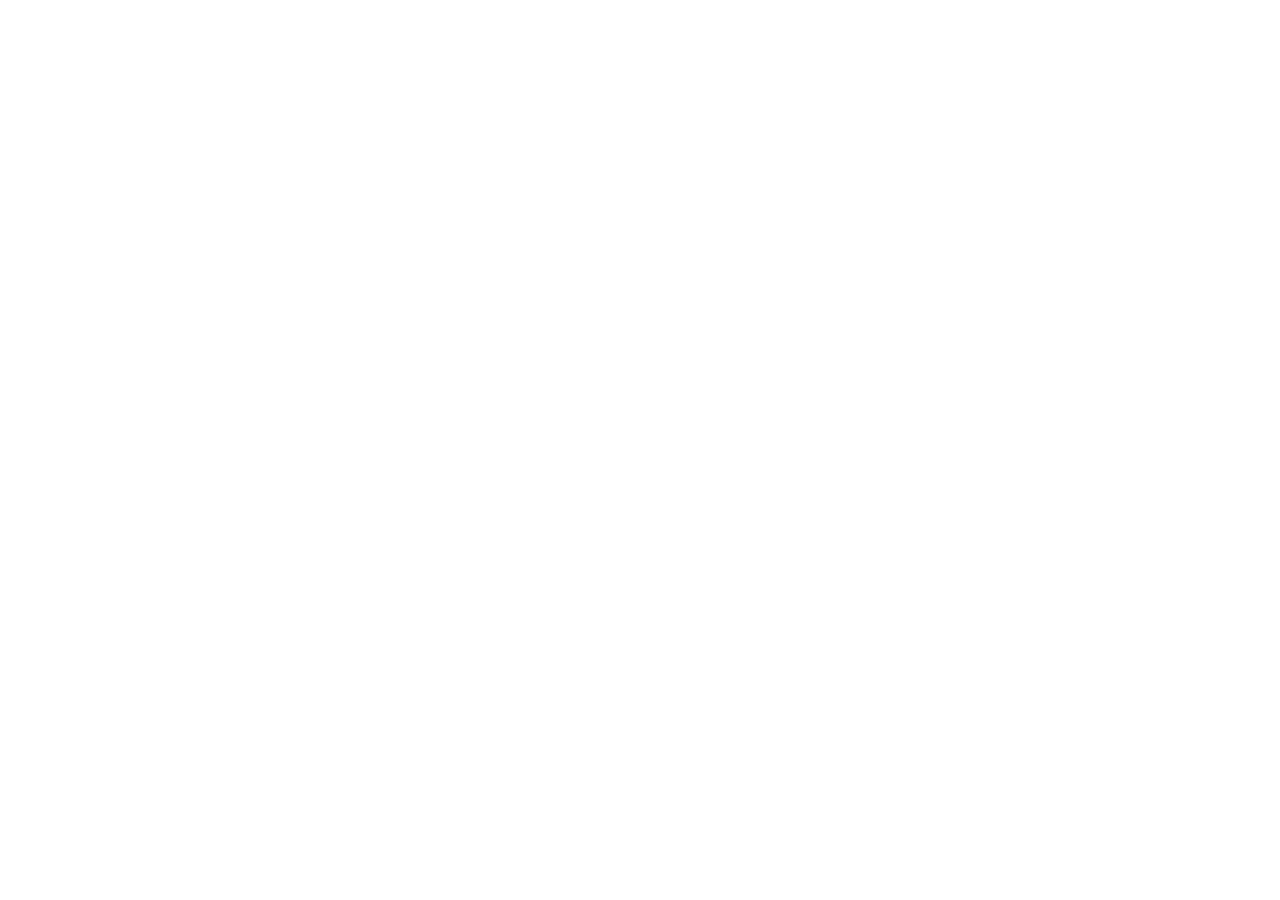
==== index.html @ cc055519 "Add files via upload" ====
<!DOCTYPE html>
<html lang="ar" dir="rtl">
  <head>
    <meta charset="UTF-8" />
    <meta name="viewport" content="width=device-width, initial-scale=1.0, maximum-scale=1" />
    <title>دعوة زفاف چوليا و كيرلس</title>
    <meta name="description" content="دعوة زفاف چوليا سامي و كيرلس چورچ - يوم الجمعة، ٢٠ نوفمبر ٢٠٢٦" />
    <meta name="robots" content="index, follow" />
    <meta property="og:title" content="دعوة زفاف چوليا و كيرلس" />
    <meta property="og:description" content="دعوة زفاف چوليا سامي و كيرلس چورچ - يوم الجمعة، ٢٠ نوفمبر ٢٠٢٦" />
    <meta property="og:type" content="website" />
    <meta name="twitter:card" content="summary_large_image" />
    <meta name="twitter:title" content="دعوة زفاف چوليا و كيرلس" />
    <meta name="twitter:description" content="دعوة زفاف چوليا سامي و كيرلس چورچ - يوم الجمعة، ٢٠ نوفمبر ٢٠٢٦" />
    <link rel="icon" type="image/svg+xml" href="/favicon.svg" />
    <script type="module" crossorigin src="/assets/index-BZd89yuf.js"></script>
    <link rel="stylesheet" crossorigin href="/assets/index-DOh8A5EN.css">
  </head>
  <body>
    <div id="root"></div>
  </body>
</html>
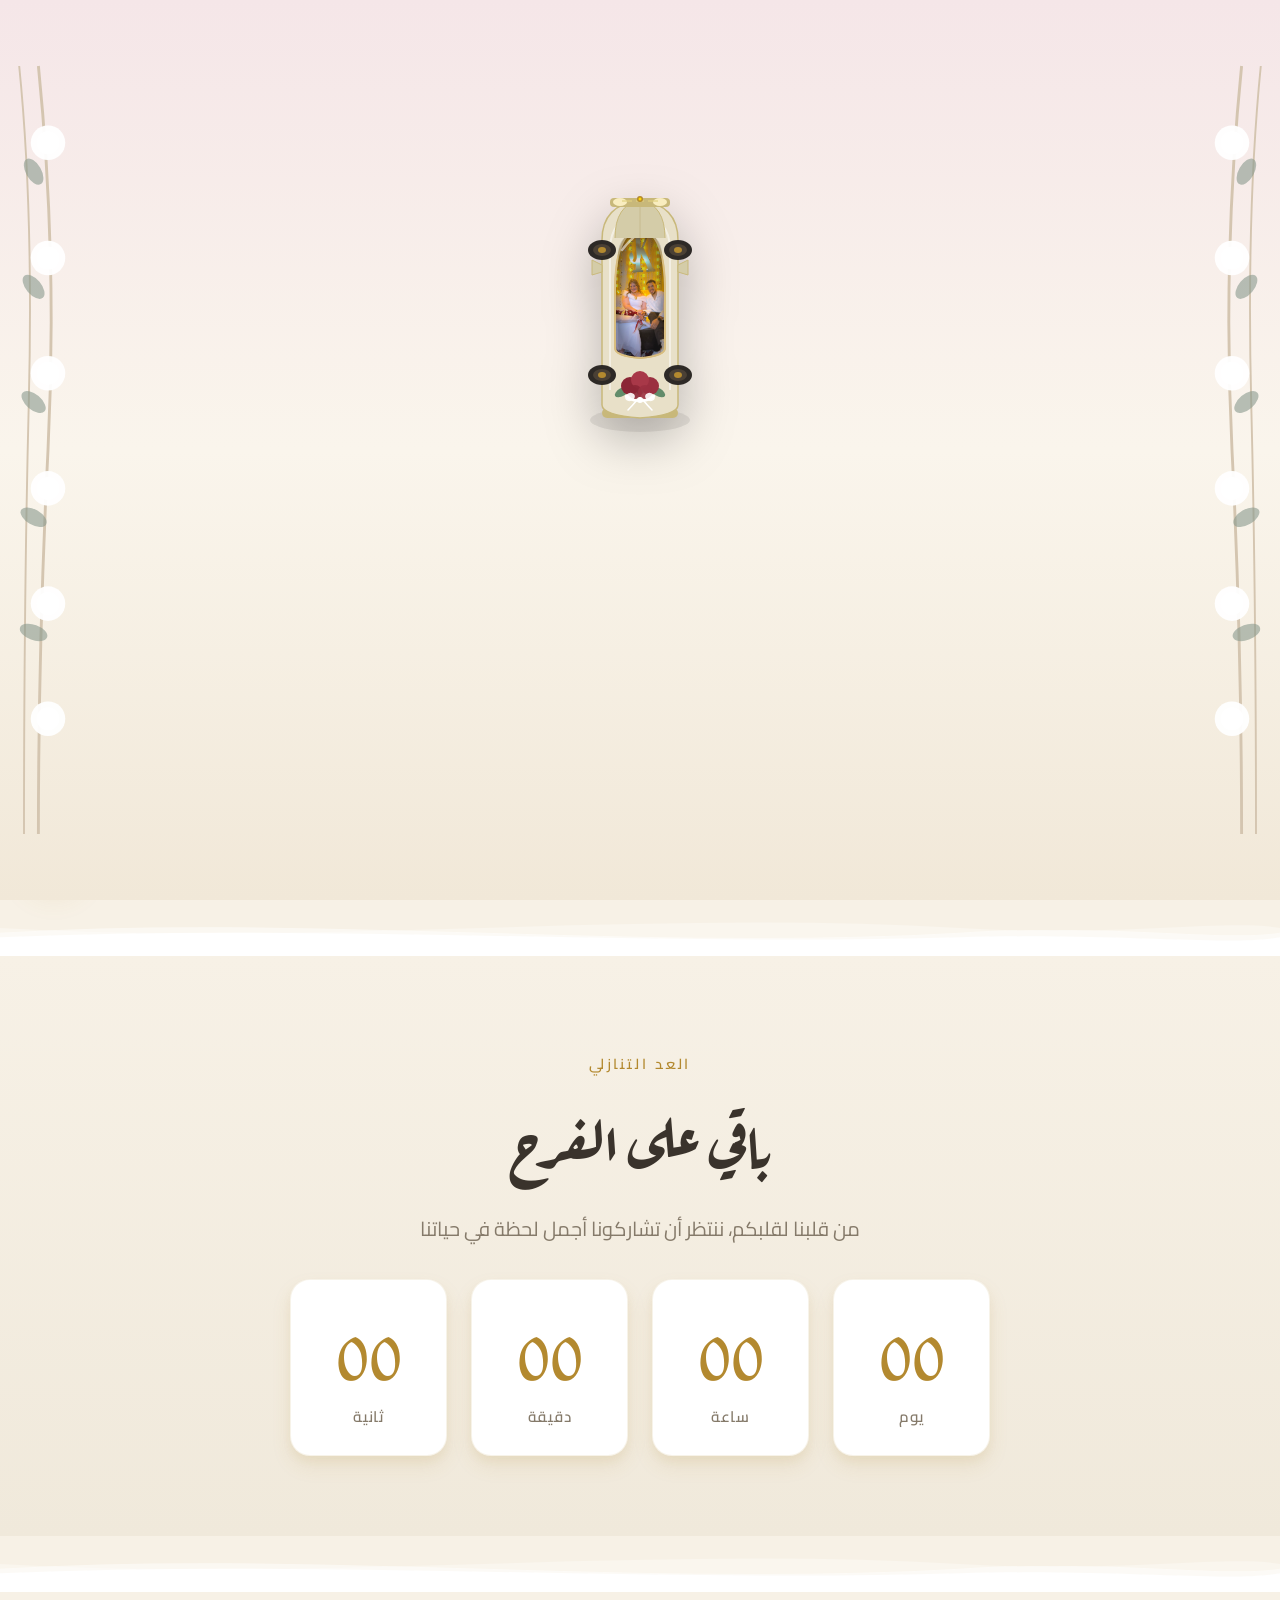
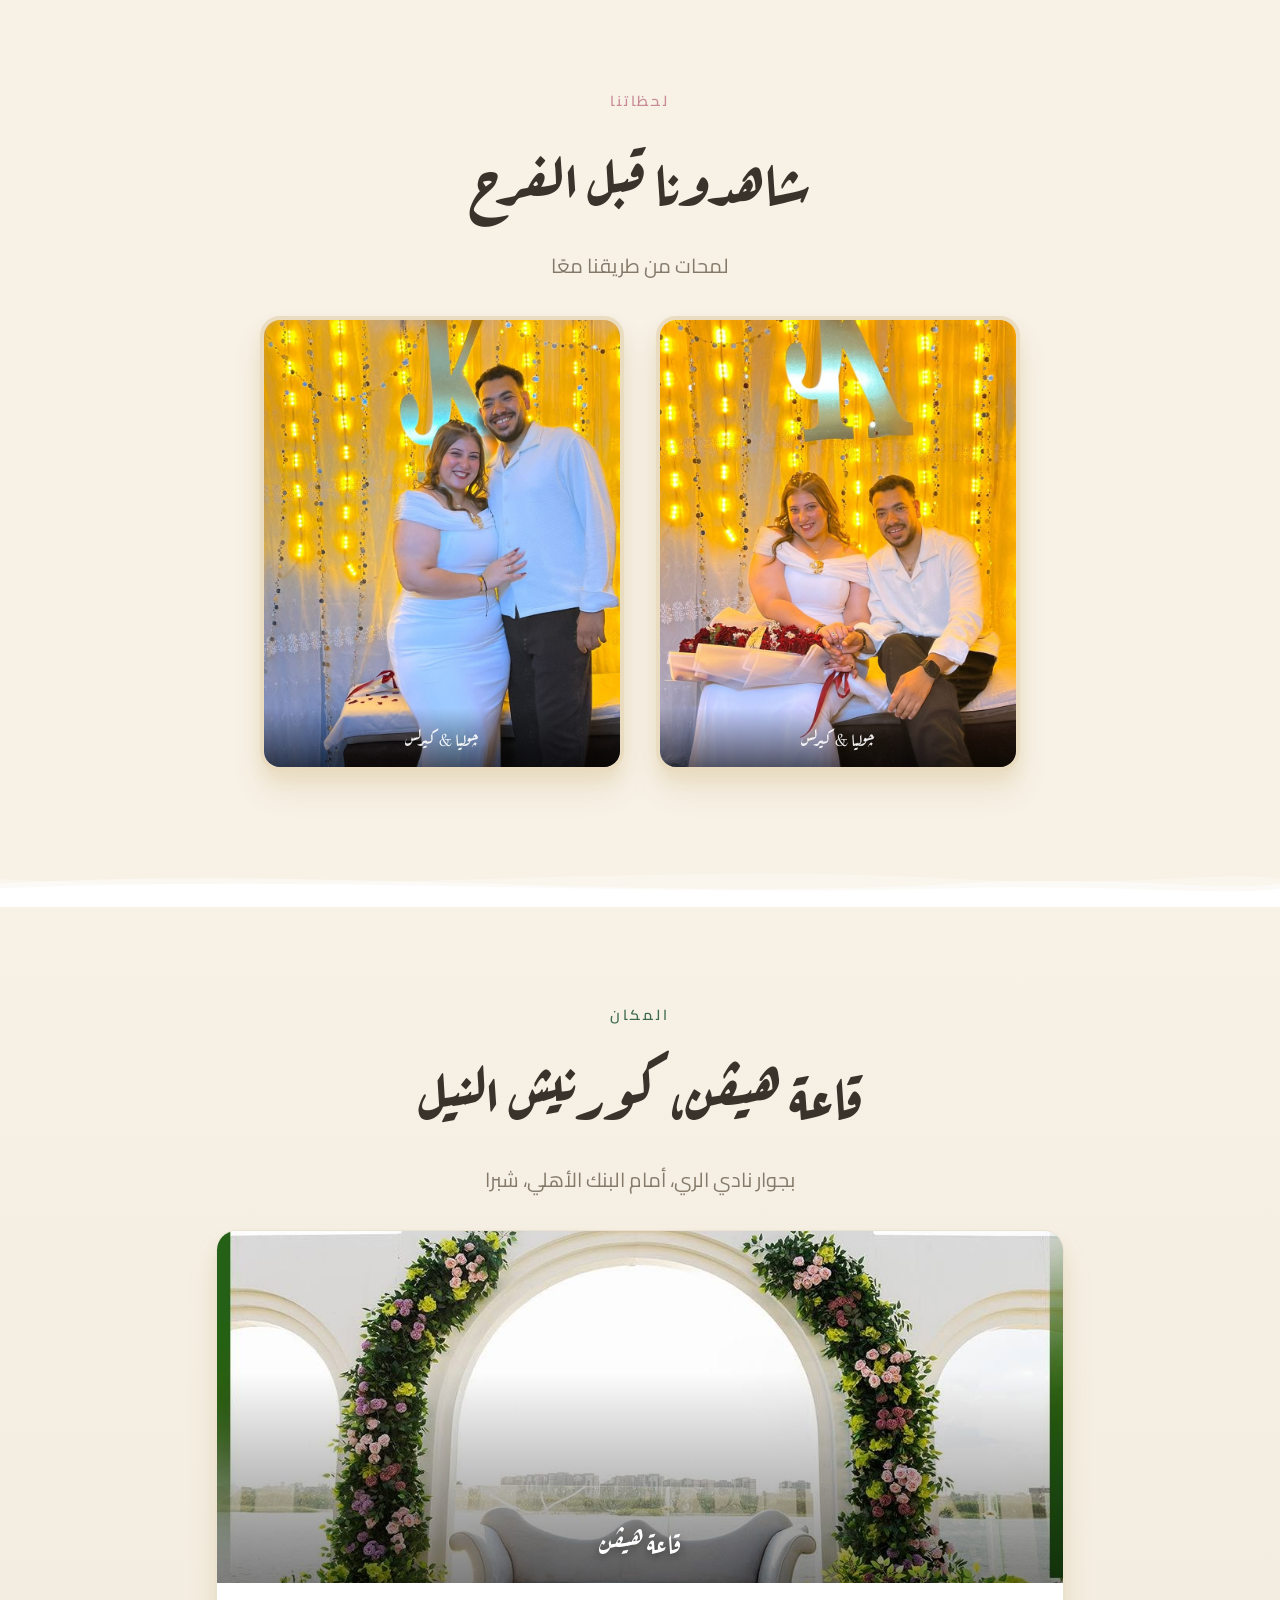
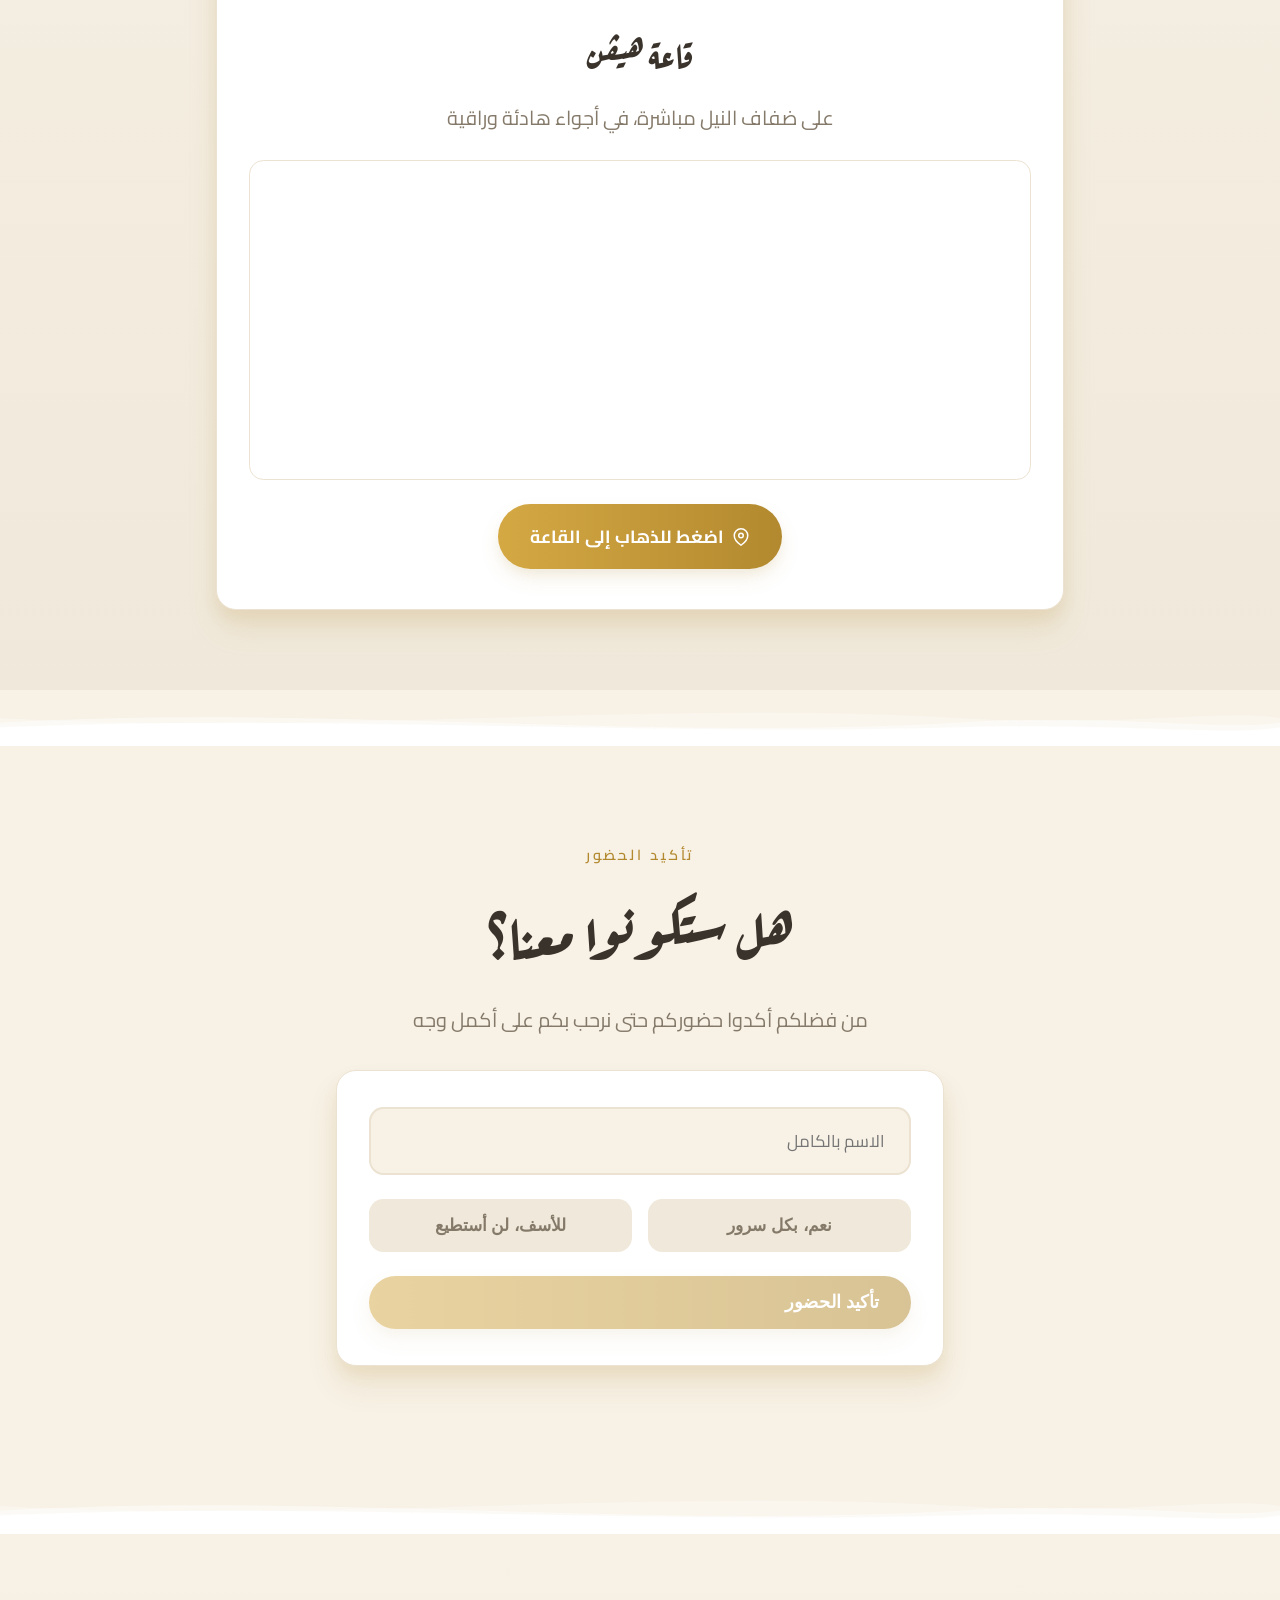
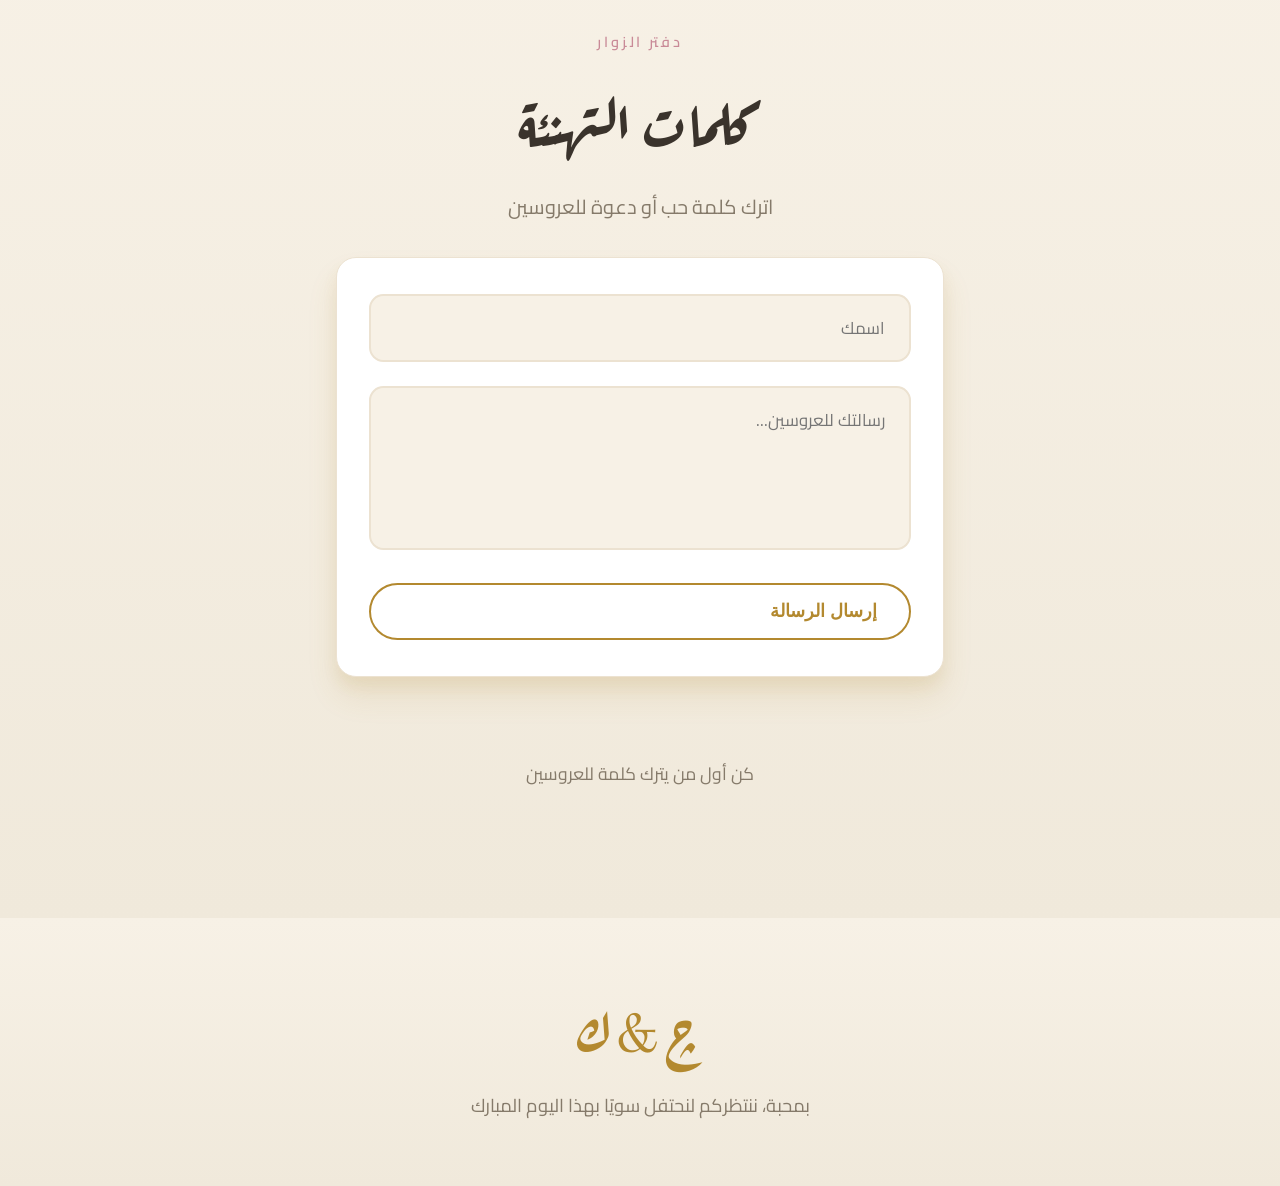
==== commit 467bed3a: "Replace React project with static HTML/CSS/JS wedding site" ====
--- a/index.html
+++ b/index.html
@@ -1,22 +1,291 @@
 <!DOCTYPE html>
 <html lang="ar" dir="rtl">
-  <head>
-    <meta charset="UTF-8" />
-    <meta name="viewport" content="width=device-width, initial-scale=1.0, maximum-scale=1" />
-    <title>دعوة زفاف چوليا و كيرلس</title>
-    <meta name="description" content="دعوة زفاف چوليا سامي و كيرلس چورچ - يوم الجمعة، ٢٠ نوفمبر ٢٠٢٦" />
-    <meta name="robots" content="index, follow" />
-    <meta property="og:title" content="دعوة زفاف چوليا و كيرلس" />
-    <meta property="og:description" content="دعوة زفاف چوليا سامي و كيرلس چورچ - يوم الجمعة، ٢٠ نوفمبر ٢٠٢٦" />
-    <meta property="og:type" content="website" />
-    <meta name="twitter:card" content="summary_large_image" />
-    <meta name="twitter:title" content="دعوة زفاف چوليا و كيرلس" />
-    <meta name="twitter:description" content="دعوة زفاف چوليا سامي و كيرلس چورچ - يوم الجمعة، ٢٠ نوفمبر ٢٠٢٦" />
-    <link rel="icon" type="image/svg+xml" href="/favicon.svg" />
-    <script type="module" crossorigin src="/assets/index-BZd89yuf.js"></script>
-    <link rel="stylesheet" crossorigin href="/assets/index-DOh8A5EN.css">
-  </head>
-  <body>
-    <div id="root"></div>
-  </body>
+<head>
+<meta charset="UTF-8">
+<meta name="viewport" content="width=device-width, initial-scale=1.0">
+<title>چوليا &amp; كيرلس - دعوة زفاف</title>
+<link rel="stylesheet" href="style.css">
+</head>
+<body>
+
+<!-- ===== Intro animation ===== -->
+<div class="intro" id="intro">
+  <div id="petals"></div>
+
+  <div class="intro-arch left">
+    <svg viewBox="0 0 200 800" preserveAspectRatio="xMinYMid meet">
+      <path d="M 160 0 Q 140 200 150 400 T 160 800" fill="none" stroke="#d4c5b0" stroke-width="3"/>
+      <path d="M 180 0 Q 165 150 170 350 T 175 800" fill="none" stroke="#d4c5b0" stroke-width="2"/>
+      <g fill="#ffffff">
+        <circle cx="150" cy="80" r="18" opacity="0.95"/><circle cx="150" cy="80" r="12" opacity="0.9"/>
+        <circle cx="150" cy="200" r="18" opacity="0.95"/><circle cx="150" cy="200" r="12" opacity="0.9"/>
+        <circle cx="150" cy="320" r="18" opacity="0.95"/><circle cx="150" cy="320" r="12" opacity="0.9"/>
+        <circle cx="150" cy="440" r="18" opacity="0.95"/><circle cx="150" cy="440" r="12" opacity="0.9"/>
+        <circle cx="150" cy="560" r="18" opacity="0.95"/><circle cx="150" cy="560" r="12" opacity="0.9"/>
+        <circle cx="150" cy="680" r="18" opacity="0.95"/><circle cx="150" cy="680" r="12" opacity="0.9"/>
+      </g>
+      <g fill="#8a9a8e" opacity="0.6">
+        <ellipse cx="165" cy="110" rx="8" ry="15" transform="rotate(30 165 110)"/>
+        <ellipse cx="165" cy="230" rx="8" ry="15" transform="rotate(40 165 230)"/>
+        <ellipse cx="165" cy="350" rx="8" ry="15" transform="rotate(50 165 350)"/>
+        <ellipse cx="165" cy="470" rx="8" ry="15" transform="rotate(60 165 470)"/>
+        <ellipse cx="165" cy="590" rx="8" ry="15" transform="rotate(70 165 590)"/>
+      </g>
+    </svg>
+  </div>
+
+  <div class="intro-arch right">
+    <svg viewBox="0 0 200 800" preserveAspectRatio="xMaxYMid meet">
+      <path d="M 40 0 Q 60 200 50 400 T 40 800" fill="none" stroke="#d4c5b0" stroke-width="3"/>
+      <path d="M 20 0 Q 35 150 30 350 T 25 800" fill="none" stroke="#d4c5b0" stroke-width="2"/>
+      <g fill="#ffffff">
+        <circle cx="50" cy="80" r="18" opacity="0.95"/><circle cx="50" cy="80" r="12" opacity="0.9"/>
+        <circle cx="50" cy="200" r="18" opacity="0.95"/><circle cx="50" cy="200" r="12" opacity="0.9"/>
+        <circle cx="50" cy="320" r="18" opacity="0.95"/><circle cx="50" cy="320" r="12" opacity="0.9"/>
+        <circle cx="50" cy="440" r="18" opacity="0.95"/><circle cx="50" cy="440" r="12" opacity="0.9"/>
+        <circle cx="50" cy="560" r="18" opacity="0.95"/><circle cx="50" cy="560" r="12" opacity="0.9"/>
+        <circle cx="50" cy="680" r="18" opacity="0.95"/><circle cx="50" cy="680" r="12" opacity="0.9"/>
+      </g>
+      <g fill="#8a9a8e" opacity="0.6">
+        <ellipse cx="35" cy="110" rx="8" ry="15" transform="rotate(-30 35 110)"/>
+        <ellipse cx="35" cy="230" rx="8" ry="15" transform="rotate(-40 35 230)"/>
+        <ellipse cx="35" cy="350" rx="8" ry="15" transform="rotate(-50 35 350)"/>
+        <ellipse cx="35" cy="470" rx="8" ry="15" transform="rotate(-60 35 470)"/>
+        <ellipse cx="35" cy="590" rx="8" ry="15" transform="rotate(-70 35 590)"/>
+      </g>
+    </svg>
+  </div>
+
+  <div class="intro-car" id="intro-car">
+    <svg viewBox="0 0 180 300">
+      <defs>
+        <clipPath id="car-photo-clip">
+          <path d="M65,198 L65,142 Q65,82 90,79 Q115,82 115,142 L115,198 Q115,206 90,208 Q65,206 65,198 Z"/>
+        </clipPath>
+        <radialGradient id="photo-vignette" cx="50%" cy="50%" r="50%">
+          <stop offset="60%" stop-color="transparent"/>
+          <stop offset="100%" stop-color="rgba(0,0,0,0.35)"/>
+        </radialGradient>
+      </defs>
+      <ellipse cx="90" cy="270" rx="50" ry="12" fill="rgba(0,0,0,0.08)"/>
+      <rect x="52" y="258" width="76" height="10" rx="5" fill="#c8b87a"/>
+      <path d="M52,255 L52,90 Q52,55 90,50 Q128,55 128,90 L128,255 Q128,265 90,268 Q52,265 52,255 Z" fill="#e8e0c8" stroke="#c8b87a" stroke-width="1.5"/>
+      <path d="M60,240 L60,100 Q60,68 90,64 Q120,68 120,100 L120,240" fill="none" stroke="rgba(255,255,255,0.5)" stroke-width="2"/>
+      <path d="M65,198 L65,142 Q65,82 90,79 Q115,82 115,142 L115,198 Q115,206 90,208 Q65,206 65,198 Z" fill="#b3892f" stroke="#d8bd7f" stroke-width="1.5"/>
+      <image href="assets/photo1.jpg" x="65" y="79" width="50" height="129" preserveAspectRatio="xMidYMid slice" clip-path="url(#car-photo-clip)"/>
+      <path d="M65,198 L65,142 Q65,82 90,79 Q115,82 115,142 L115,198 Q115,206 90,208 Q65,206 65,198 Z" fill="url(#photo-vignette)"/>
+      <path d="M65,198 L65,142 Q65,82 90,79 Q115,82 115,142 L115,198 Q115,206 90,208 Q65,206 65,198 Z" fill="none" stroke="#d8bd7f" stroke-width="2"/>
+      <path d="M68,140 L68,105 Q68,84 90,82 Q112,84 112,105 L112,140 Z" fill="#2a3a4a" opacity="0.2"/>
+      <path d="M72,100 Q84,85 90,84" fill="none" stroke="rgba(255,255,255,0.55)" stroke-width="2.5" stroke-linecap="round"/>
+      <path d="M68,195 L68,170 L112,170 L112,195 Q112,205 90,207 Q68,205 68,195 Z" fill="#2a3a4a" opacity="0.15"/>
+      <path d="M65,88 Q65,55 90,50 Q115,55 115,88" fill="#d4cca8" stroke="#c8b87a" stroke-width="1"/>
+      <line x1="90" y1="52" x2="90" y2="88" stroke="#c0b080" stroke-width="1" opacity="0.6"/>
+      <rect x="60" y="48" width="60" height="9" rx="4" fill="#c8b87a"/>
+      <ellipse cx="70" cy="52" rx="7" ry="4" fill="#fef3c7" opacity="0.9"/>
+      <ellipse cx="110" cy="52" rx="7" ry="4" fill="#fef3c7" opacity="0.9"/>
+      <path d="M52,115 L42,110 L42,125 L52,122 Z" fill="#d4cca8" stroke="#c8b87a" stroke-width="1"/>
+      <path d="M128,115 L138,110 L138,125 L128,122 Z" fill="#d4cca8" stroke="#c8b87a" stroke-width="1"/>
+      <ellipse cx="52" cy="100" rx="14" ry="10" fill="#2d2926"/><ellipse cx="52" cy="100" rx="9" ry="6" fill="#4a4035"/><ellipse cx="52" cy="100" rx="4" ry="3" fill="#b3892f"/>
+      <ellipse cx="128" cy="100" rx="14" ry="10" fill="#2d2926"/><ellipse cx="128" cy="100" rx="9" ry="6" fill="#4a4035"/><ellipse cx="128" cy="100" rx="4" ry="3" fill="#b3892f"/>
+      <ellipse cx="52" cy="225" rx="14" ry="10" fill="#2d2926"/><ellipse cx="52" cy="225" rx="9" ry="6" fill="#4a4035"/><ellipse cx="52" cy="225" rx="4" ry="3" fill="#b3892f"/>
+      <ellipse cx="128" cy="225" rx="14" ry="10" fill="#2d2926"/><ellipse cx="128" cy="225" rx="9" ry="6" fill="#4a4035"/><ellipse cx="128" cy="225" rx="4" ry="3" fill="#b3892f"/>
+      <g transform="translate(90, 238)">
+        <ellipse cx="-18" cy="4" rx="8" ry="4" fill="#4a7c59" transform="rotate(-30 -18 4)" opacity="0.85"/>
+        <ellipse cx="18" cy="4" rx="8" ry="4" fill="#4a7c59" transform="rotate(30 18 4)" opacity="0.85"/>
+        <ellipse cx="0" cy="-2" rx="5" ry="9" fill="#3d6b4a" opacity="0.8"/>
+        <circle cx="-10" cy="-2" r="9" fill="#8b2635"/><circle cx="10" cy="-2" r="9" fill="#9b3040"/><circle cx="0" cy="-8" r="9" fill="#a83848"/>
+        <circle cx="-5" cy="4" r="7" fill="#8b2635" opacity="0.9"/><circle cx="5" cy="4" r="7" fill="#9b3040" opacity="0.9"/>
+        <path d="M-14,8 Q-7,14 0,12 Q7,14 14,8" fill="none" stroke="#fff" stroke-width="2.5" stroke-linecap="round"/>
+        <ellipse cx="-10" cy="9" rx="5" ry="4" fill="white" opacity="0.9" transform="rotate(-20 -10 9)"/>
+        <ellipse cx="10" cy="9" rx="5" ry="4" fill="white" opacity="0.9" transform="rotate(20 10 9)"/>
+        <circle cx="0" cy="12" r="3" fill="white"/>
+        <path d="M-3,12 Q-8,18 -12,22" fill="none" stroke="white" stroke-width="1.5" stroke-linecap="round"/>
+        <path d="M3,12 Q8,18 12,22" fill="none" stroke="white" stroke-width="1.5" stroke-linecap="round"/>
+      </g>
+      <line x1="72" y1="51" x2="82" y2="51" stroke="#e0d080" stroke-width="1.5" opacity="0.8"/>
+      <line x1="86" y1="51" x2="94" y2="51" stroke="#e0d080" stroke-width="1.5" opacity="0.8"/>
+      <line x1="98" y1="51" x2="108" y2="51" stroke="#e0d080" stroke-width="1.5" opacity="0.8"/>
+      <circle cx="90" cy="49" r="3" fill="#b3892f"/><circle cx="90" cy="49" r="1.5" fill="#ffd700"/>
+    </svg>
+  </div>
+</div>
+
+<!-- ===== Music button ===== -->
+<button class="music-btn" id="music-btn" title="تشغيل الموسيقى">
+  <div class="eq"><span></span><span></span><span></span></div>
+</button>
+
+<!-- ===== Hero ===== -->
+<section class="hero">
+  <div class="hero-inner">
+    <p class="hero-kicker">بمشيئة الرب نُتم فرحنا</p>
+    <div class="monogram">
+      <svg viewBox="0 0 200 200">
+        <circle cx="100" cy="100" r="85" fill="none" stroke="#b3892f" stroke-width="2" opacity="0.3"/>
+        <circle cx="100" cy="100" r="75" fill="none" stroke="#b3892f" stroke-width="3"/>
+        <text x="100" y="115" text-anchor="middle" class="font-display" style="font-size:3rem; fill:#b3892f;">چ &amp; ك</text>
+      </svg>
+    </div>
+    <h1 class="hero-names">چوليا سامي<span class="amp">&amp;</span>كيرلس چورچ</h1>
+    <p class="hero-en">Julia Sami &amp; Kerlos George</p>
+    <div class="hero-date">
+      <svg width="20" height="20" viewBox="0 0 24 24" fill="none" stroke="currentColor" stroke-width="2"><rect x="3" y="4" width="18" height="18" rx="2"/><line x1="16" y1="2" x2="16" y2="6"/><line x1="8" y1="2" x2="8" y2="6"/><line x1="3" y1="10" x2="21" y2="10"/></svg>
+      <span style="font-weight:600;">الأحد، ٨ نوفمبر ٢٠٢٦</span>
+    </div>
+    <div class="scroll-hint">
+      <div class="line"></div>
+      <div style="font-size:0.9rem;">انزل للأسفل</div>
+    </div>
+  </div>
+</section>
+
+<div class="wave"><svg viewBox="0 0 1200 120" preserveAspectRatio="none">
+  <path d="M0,60 C300,100 600,20 900,60 C1050,80 1150,40 1200,60 L1200,120 L0,120 Z" fill="#ffffff" opacity="0.3"/>
+  <path d="M0,70 C300,30 600,110 900,70 C1050,50 1150,90 1200,70 L1200,120 L0,120 Z" fill="#ffffff" opacity="0.5"/>
+  <path d="M0,80 C300,50 600,100 900,80 C1050,70 1150,100 1200,80 L1200,120 L0,120 Z" fill="#ffffff"/>
+</svg></div>
+
+<!-- ===== Countdown ===== -->
+<section class="section section-alt reveal">
+  <div class="container center">
+    <p class="eyebrow eyebrow-primary">العد التنازلي</p>
+    <h2 class="title">باقي على الفرح</h2>
+    <p class="subtitle">من قلبنا لقلبكم، ننتظر أن تشاركونا أجمل لحظة في حياتنا</p>
+    <div class="countdown-grid">
+      <div class="time-card"><div class="value" id="cd-days">00</div><div class="label">يوم</div></div>
+      <div class="time-card"><div class="value" id="cd-hours">00</div><div class="label">ساعة</div></div>
+      <div class="time-card"><div class="value" id="cd-minutes">00</div><div class="label">دقيقة</div></div>
+      <div class="time-card"><div class="value" id="cd-seconds">00</div><div class="label">ثانية</div></div>
+    </div>
+  </div>
+</section>
+
+<div class="wave"><svg viewBox="0 0 1200 120" preserveAspectRatio="none">
+  <path d="M0,60 C300,100 600,20 900,60 C1050,80 1150,40 1200,60 L1200,120 L0,120 Z" fill="#ffffff" opacity="0.3"/>
+  <path d="M0,70 C300,30 600,110 900,70 C1050,50 1150,90 1200,70 L1200,120 L0,120 Z" fill="#ffffff" opacity="0.5"/>
+  <path d="M0,80 C300,50 600,100 900,80 C1050,70 1150,100 1200,80 L1200,120 L0,120 Z" fill="#ffffff"/>
+</svg></div>
+
+<!-- ===== Gallery ===== -->
+<section class="section reveal">
+  <div class="container center">
+    <p class="eyebrow eyebrow-secondary">لحظاتنا</p>
+    <h2 class="title">شاهدونا قبل الفرح</h2>
+    <p class="subtitle">لمحات من طريقنا معًا</p>
+    <div class="gallery">
+      <div class="gallery-item">
+        <img src="assets/photo1.jpg" alt="چوليا وكيرلس - لحظة سعيدة">
+        <div class="gallery-caption">چوليا &amp; كيرلس</div>
+      </div>
+      <div class="gallery-item">
+        <img src="assets/photo2.jpg" alt="چوليا وكيرلس معاً">
+        <div class="gallery-caption">چوليا &amp; كيرلس</div>
+      </div>
+    </div>
+  </div>
+</section>
+
+<div class="wave"><svg viewBox="0 0 1200 120" preserveAspectRatio="none">
+  <path d="M0,60 C300,100 600,20 900,60 C1050,80 1150,40 1200,60 L1200,120 L0,120 Z" fill="#ffffff" opacity="0.3"/>
+  <path d="M0,70 C300,30 600,110 900,70 C1050,50 1150,90 1200,70 L1200,120 L0,120 Z" fill="#ffffff" opacity="0.5"/>
+  <path d="M0,80 C300,50 600,100 900,80 C1050,70 1150,100 1200,80 L1200,120 L0,120 Z" fill="#ffffff"/>
+</svg></div>
+
+<!-- ===== Venue ===== -->
+<section class="section section-alt reveal">
+  <div class="container-md center">
+    <p class="eyebrow eyebrow-accent">المكان</p>
+    <h2 class="title">قاعة هيڤن، كورنيش النيل</h2>
+    <p class="subtitle">بجوار نادي الري، أمام البنك الأهلي، شبرا</p>
+    <div class="venue-card">
+      <div class="venue-photo">
+        <img src="assets/venue.jpg" alt="قاعة هيڤن">
+        <div class="venue-photo-label">قاعة هيڤن</div>
+      </div>
+      <div class="venue-body">
+        <h3>قاعة هيڤن</h3>
+        <p class="subtitle" style="margin-bottom:1.5rem;">على ضفاف النيل مباشرة، في أجواء هادئة وراقية</p>
+        <div class="venue-map">
+          <iframe src="https://www.google.com/maps?q=%D9%82%D8%A7%D8%B9%D8%A9%20%D9%87%D9%8A%D9%81%D9%86%20%D9%83%D9%88%D8%B1%D9%86%D9%8A%D8%B4%20%D8%A7%D9%84%D9%86%D9%8A%D9%84%20%D8%B4%D8%A8%D8%B1%D8%A7&output=embed" loading="lazy" title="موقع قاعة هيڤن"></iframe>
+        </div>
+        <a class="btn btn-primary" href="https://www.google.com/maps/search/?api=1&query=قاعة+هيفن+كورنيش+النيل+شبرا" target="_blank" rel="noopener noreferrer">
+          <svg width="18" height="18" viewBox="0 0 24 24" fill="none" stroke="currentColor" stroke-width="2"><path d="M21 10c0 7-9 13-9 13s-9-6-9-13a9 9 0 0 1 18 0z"/><circle cx="12" cy="10" r="3"/></svg>
+          اضغط للذهاب إلى القاعة
+        </a>
+      </div>
+    </div>
+  </div>
+</section>
+
+<div class="wave"><svg viewBox="0 0 1200 120" preserveAspectRatio="none">
+  <path d="M0,60 C300,100 600,20 900,60 C1050,80 1150,40 1200,60 L1200,120 L0,120 Z" fill="#ffffff" opacity="0.3"/>
+  <path d="M0,70 C300,30 600,110 900,70 C1050,50 1150,90 1200,70 L1200,120 L0,120 Z" fill="#ffffff" opacity="0.5"/>
+  <path d="M0,80 C300,50 600,100 900,80 C1050,70 1150,100 1200,80 L1200,120 L0,120 Z" fill="#ffffff"/>
+</svg></div>
+
+<!-- ===== RSVP ===== -->
+<section class="section reveal">
+  <div class="container-sm center">
+    <p class="eyebrow eyebrow-primary">تأكيد الحضور</p>
+    <h2 class="title">هل ستكونوا معنا؟</h2>
+    <p class="subtitle">من فضلكم أكدوا حضوركم حتى نرحب بكم على أكمل وجه</p>
+
+    <form class="form-card" id="rsvp-form">
+      <div class="field">
+        <input type="text" id="rsvp-name" placeholder="الاسم بالكامل" required>
+      </div>
+      <div class="rsvp-choice">
+        <button type="button" id="rsvp-yes">نعم، بكل سرور</button>
+        <button type="button" id="rsvp-no">للأسف، لن أستطيع</button>
+      </div>
+      <div class="field" id="rsvp-guests-field" style="display:none;">
+        <label for="rsvp-guests">عدد المرافقين (غيرك)</label>
+        <input type="number" id="rsvp-guests" min="0" max="10" value="0">
+      </div>
+      <button type="submit" class="btn btn-primary" id="rsvp-submit" style="width:100%;" disabled>تأكيد الحضور</button>
+    </form>
+
+    <div class="thanks-card" id="rsvp-thanks" style="display:none;">
+      <div class="check">✓</div>
+      <h3>شكرًا لتأكيد حضوركم!</h3>
+      <p class="subtitle" style="margin-bottom:0;">نتطلع لرؤيتكم في يومنا السعيد</p>
+    </div>
+  </div>
+</section>
+
+<div class="wave"><svg viewBox="0 0 1200 120" preserveAspectRatio="none">
+  <path d="M0,60 C300,100 600,20 900,60 C1050,80 1150,40 1200,60 L1200,120 L0,120 Z" fill="#ffffff" opacity="0.3"/>
+  <path d="M0,70 C300,30 600,110 900,70 C1050,50 1150,90 1200,70 L1200,120 L0,120 Z" fill="#ffffff" opacity="0.5"/>
+  <path d="M0,80 C300,50 600,100 900,80 C1050,70 1150,100 1200,80 L1200,120 L0,120 Z" fill="#ffffff"/>
+</svg></div>
+
+<!-- ===== Guestbook ===== -->
+<section class="section section-alt reveal">
+  <div class="container-sm center">
+    <p class="eyebrow eyebrow-secondary">دفتر الزوار</p>
+    <h2 class="title">كلمات التهنئة</h2>
+    <p class="subtitle">اترك كلمة حب أو دعوة للعروسين</p>
+
+    <form class="form-card" id="guestbook-form">
+      <div class="field">
+        <input type="text" id="guestbook-name" placeholder="اسمك" required>
+      </div>
+      <div class="field">
+        <textarea id="guestbook-message" rows="4" placeholder="رسالتك للعروسين..." required></textarea>
+      </div>
+      <button type="submit" class="btn btn-outline" style="width:100%;">إرسال الرسالة</button>
+    </form>
+
+    <div class="guest-entries" id="guestbook-list"></div>
+  </div>
+</section>
+
+<!-- ===== Footer ===== -->
+<footer>
+  <div class="mono">چ &amp; ك</div>
+  <p>بمحبة، ننتظركم لنحتفل سويًا بهذا اليوم المبارك</p>
+</footer>
+
+<script src="script.js"></script>
+</body>
 </html>
--- a/style.css
+++ b/style.css
@@ -0,0 +1,386 @@
+@import url('https://fonts.googleapis.com/css2?family=Aref+Ruqaa:wght@400;700&family=Cormorant+Garamond:ital,wght@0,400;0,600;1,500&family=Cairo:wght@300;400;600;700&display=swap');
+
+:root {
+  --background: #f7f1e6;
+  --foreground: #3a332c;
+  --border: #ece2d1;
+  --card: #ffffff;
+  --primary: #b3892f;
+  --primary-light: #d4a843;
+  --primary-foreground: #ffffff;
+  --secondary: #c98a97;
+  --secondary-foreground: #ffffff;
+  --muted: #f0e9db;
+  --muted-foreground: #857a6a;
+  --accent: #3d6b4a;
+  --accent-foreground: #ffffff;
+  --font-sans: 'Cairo', sans-serif;
+  --font-serif: 'Cormorant Garamond', serif;
+  --font-display: 'Aref Ruqaa', serif;
+  --radius: 1rem;
+  --shadow-lg: 0px 10px 20px 0px rgba(179, 137, 47, 0.1), 0px 6px 10px -1px rgba(179, 137, 47, 0.08);
+  --shadow-xl: 0px 20px 30px 0px rgba(179, 137, 47, 0.12), 0px 10px 15px -1px rgba(179, 137, 47, 0.1);
+}
+
+* { box-sizing: border-box; }
+
+html { scroll-behavior: smooth; }
+
+body {
+  margin: 0;
+  font-family: var(--font-sans);
+  background: var(--background);
+  color: var(--foreground);
+  direction: rtl;
+}
+
+img { max-width: 100%; display: block; }
+
+.font-display { font-family: var(--font-display); }
+.font-serif { font-family: var(--font-serif); font-style: italic; }
+
+.container { max-width: 1100px; margin: 0 auto; padding: 0 1rem; }
+.container-sm { max-width: 640px; margin: 0 auto; padding: 0 1rem; }
+.container-md { max-width: 880px; margin: 0 auto; padding: 0 1rem; }
+
+.section { padding: 5rem 1rem; }
+.section-alt { background: linear-gradient(to bottom, var(--background), var(--muted)); }
+
+.center { text-align: center; }
+
+.eyebrow {
+  font-size: 0.9rem;
+  letter-spacing: 0.2em;
+  font-weight: 600;
+  margin-bottom: 1rem;
+}
+.eyebrow-primary { color: var(--primary); }
+.eyebrow-secondary { color: var(--secondary); }
+.eyebrow-accent { color: var(--accent); }
+
+h2.title {
+  font-family: var(--font-display);
+  font-size: clamp(2rem, 5vw, 3.75rem);
+  margin: 0 0 1.5rem;
+  color: var(--foreground);
+}
+
+p.subtitle {
+  color: var(--muted-foreground);
+  font-size: clamp(1.05rem, 2vw, 1.25rem);
+  margin-bottom: 2rem;
+  line-height: 1.8;
+}
+
+/* ---------- Hero ---------- */
+.hero {
+  min-height: 100vh;
+  display: flex;
+  flex-direction: column;
+  align-items: center;
+  justify-content: center;
+  padding: 5rem 1rem;
+  position: relative;
+  overflow: hidden;
+  text-align: center;
+  background: linear-gradient(to bottom, var(--background), rgba(240,233,219,0.3), var(--background));
+  opacity: 0;
+  animation: fadeIn 1s ease forwards;
+}
+
+.hero-inner { position: relative; z-index: 2; max-width: 900px; margin: 0 auto; }
+
+.hero-kicker {
+  color: var(--secondary);
+  font-size: 0.95rem;
+  letter-spacing: 0.3em;
+  font-weight: 600;
+  margin-bottom: 2rem;
+  opacity: 0;
+  animation: fadeUp 0.8s ease 0.2s forwards;
+}
+
+.monogram { margin-bottom: 2rem; opacity: 0; animation: popIn 0.8s ease 0.4s forwards; }
+.monogram svg { width: 140px; height: 140px; }
+
+.hero-names {
+  font-family: var(--font-display);
+  font-size: clamp(2.5rem, 8vw, 6rem);
+  line-height: 1.15;
+  margin: 0 0 1.5rem;
+  opacity: 0;
+  animation: fadeUp 0.8s ease 0.6s forwards;
+}
+.hero-names .amp { font-family: var(--font-serif); font-style: italic; color: var(--primary); margin: 0 1rem; }
+
+.hero-en {
+  font-family: var(--font-serif);
+  font-style: italic;
+  font-size: clamp(1.1rem, 2vw, 1.5rem);
+  color: var(--muted-foreground);
+  margin-bottom: 2rem;
+  opacity: 0;
+  animation: fadeIn 0.8s ease 0.8s forwards;
+}
+
+.hero-date {
+  display: flex;
+  align-items: center;
+  justify-content: center;
+  gap: 0.75rem;
+  font-size: clamp(1.1rem, 2vw, 1.3rem);
+  margin-bottom: 3rem;
+  opacity: 0;
+  animation: fadeIn 0.8s ease 1s forwards;
+}
+.hero-date svg { color: var(--primary); }
+
+.scroll-hint {
+  display: flex;
+  flex-direction: column;
+  align-items: center;
+  gap: 0.5rem;
+  color: var(--muted-foreground);
+  opacity: 0;
+  animation: fadeIn 0.8s ease 1.2s forwards, pulseSoft 2s ease infinite 1.2s;
+}
+.scroll-hint .line { width: 1px; height: 3rem; background: linear-gradient(to bottom, transparent, var(--primary), transparent); }
+
+/* ---------- Wave divider ---------- */
+.wave { width: 100%; overflow: hidden; line-height: 0; }
+.wave svg { width: 100%; height: 3.5rem; display: block; }
+
+/* ---------- Countdown ---------- */
+.countdown-grid {
+  display: grid;
+  grid-template-columns: repeat(2, 1fr);
+  gap: 1.25rem;
+  max-width: 700px;
+  margin: 0 auto;
+}
+@media (min-width: 768px) { .countdown-grid { grid-template-columns: repeat(4, 1fr); gap: 1.5rem; } }
+
+.time-card {
+  background: var(--card);
+  border-radius: 1.25rem;
+  padding: 1.5rem 1rem;
+  text-align: center;
+  box-shadow: var(--shadow-lg);
+  border: 1px solid rgba(179,137,47,0.1);
+}
+.time-card .value {
+  font-family: var(--font-display);
+  font-weight: 700;
+  font-size: clamp(2rem, 5vw, 3.75rem);
+  color: var(--primary);
+  margin-bottom: 0.25rem;
+}
+.time-card .label {
+  font-size: 0.95rem;
+  color: var(--muted-foreground);
+  font-weight: 600;
+  letter-spacing: 0.05em;
+}
+
+/* ---------- Gallery ---------- */
+.gallery {
+  display: grid;
+  grid-template-columns: 1fr;
+  gap: 1.5rem;
+  max-width: 760px;
+  margin: 0 auto;
+}
+@media (min-width: 768px) { .gallery { grid-template-columns: 1fr 1fr; gap: 2rem; } }
+
+.gallery-item {
+  position: relative;
+  border-radius: 1.25rem;
+  overflow: hidden;
+  box-shadow: var(--shadow-xl);
+  border: 4px solid rgba(179,137,47,0.2);
+  aspect-ratio: 4/5;
+}
+.gallery-item img { width: 100%; height: 100%; object-fit: cover; transition: transform 0.7s ease; }
+.gallery-item:hover img { transform: scale(1.05); }
+.gallery-caption {
+  position: absolute; bottom: 0; right: 0; left: 0;
+  padding: 1rem 1.5rem;
+  background: linear-gradient(to top, rgba(0,0,0,0.6), transparent);
+  color: rgba(255,255,255,0.9);
+  font-family: var(--font-display);
+  font-size: 1.1rem;
+  text-align: center;
+}
+
+/* ---------- Venue ---------- */
+.venue-card {
+  max-width: 880px;
+  margin: 0 auto;
+  background: var(--card);
+  border-radius: 1.25rem;
+  overflow: hidden;
+  box-shadow: var(--shadow-xl);
+  border: 1px solid var(--border);
+}
+.venue-photo { position: relative; height: 22rem; overflow: hidden; }
+.venue-photo img { width: 100%; height: 100%; object-fit: cover; }
+.venue-photo::after {
+  content: '';
+  position: absolute; inset: 0;
+  background: linear-gradient(to top, rgba(0,0,0,0.5), transparent 60%);
+}
+.venue-photo-label {
+  position: absolute; bottom: 1.25rem; left: 50%; transform: translateX(-50%);
+  color: white; font-family: var(--font-display); font-size: 1.75rem;
+  text-shadow: 0 2px 8px rgba(0,0,0,0.4); white-space: nowrap; z-index: 2;
+}
+.venue-body { padding: 2.5rem 2rem; text-align: center; }
+.venue-body h3 { font-family: var(--font-display); font-size: clamp(1.75rem, 4vw, 2.25rem); margin: 0 0 1rem; }
+.venue-map { border-radius: 0.9rem; overflow: hidden; margin-bottom: 1.5rem; height: 20rem; border: 1px solid var(--border); }
+.venue-map iframe { width: 100%; height: 100%; border: 0; }
+
+.btn {
+  display: inline-flex; align-items: center; gap: 0.5rem;
+  padding: 1rem 2rem;
+  border-radius: 999px;
+  font-weight: 700;
+  font-size: 1.1rem;
+  border: none;
+  cursor: pointer;
+  text-decoration: none;
+  transition: transform 0.2s ease, box-shadow 0.2s ease;
+}
+.btn:hover { transform: scale(1.05); }
+.btn-primary { background: linear-gradient(to left, var(--primary), var(--primary-light)); color: var(--primary-foreground); box-shadow: var(--shadow-lg); }
+.btn-outline { background: transparent; color: var(--primary); border: 2px solid var(--primary); }
+.btn-outline:hover { background: var(--primary); color: white; }
+.btn:disabled { opacity: 0.5; cursor: not-allowed; transform: none; }
+
+/* ---------- Forms ---------- */
+.form-card {
+  max-width: 640px;
+  margin: 0 auto 2rem;
+  background: var(--card);
+  border-radius: 1.25rem;
+  padding: 2.25rem 2rem;
+  box-shadow: var(--shadow-xl);
+  border: 1px solid var(--border);
+}
+.field { margin-bottom: 1.5rem; }
+.field label { display: block; text-align: right; margin-bottom: 0.5rem; color: var(--muted-foreground); font-size: 0.95rem; }
+.field input, .field textarea {
+  width: 100%;
+  padding: 1rem 1.5rem;
+  border-radius: 0.9rem;
+  border: 2px solid var(--border);
+  background: var(--background);
+  color: var(--foreground);
+  font-size: 1.05rem;
+  font-family: inherit;
+  transition: border-color 0.2s ease;
+}
+.field input:focus, .field textarea:focus { outline: none; border-color: var(--primary); }
+.field textarea { resize: none; }
+
+.rsvp-choice { display: flex; gap: 1rem; margin-bottom: 1.5rem; }
+.rsvp-choice button {
+  flex: 1; padding: 1rem; border-radius: 0.9rem; font-weight: 700; font-size: 1.05rem;
+  border: none; cursor: pointer; background: var(--muted); color: var(--muted-foreground);
+  transition: all 0.2s ease;
+}
+.rsvp-choice button.active-yes { background: var(--primary); color: white; box-shadow: var(--shadow-lg); transform: scale(1.03); }
+.rsvp-choice button.active-no { background: var(--secondary); color: white; box-shadow: var(--shadow-lg); transform: scale(1.03); }
+
+.thanks-card {
+  max-width: 640px; margin: 0 auto;
+  background: rgba(179,137,47,0.1);
+  border: 2px solid rgba(179,137,47,0.3);
+  border-radius: 1.25rem;
+  padding: 2.5rem 2rem;
+  text-align: center;
+}
+.thanks-card .check { font-size: 3.5rem; margin-bottom: 1rem; }
+.thanks-card h3 { font-family: var(--font-display); font-size: 1.9rem; color: var(--primary); margin: 0 0 1rem; }
+
+.guest-entries { display: flex; flex-direction: column; gap: 1rem; max-width: 640px; margin: 0 auto; }
+.guest-entry {
+  background: var(--card); border-radius: 1rem; padding: 1.25rem 1.5rem;
+  box-shadow: 0 2px 10px rgba(0,0,0,0.06); border: 1px solid var(--border);
+  text-align: right;
+}
+.guest-entry .name { font-family: var(--font-display); font-size: 1.2rem; color: var(--primary); margin-bottom: 0.4rem; }
+.guest-empty { text-align: center; padding: 3rem 0; color: var(--muted-foreground); font-size: 1.1rem; }
+
+/* ---------- Footer ---------- */
+footer {
+  padding: 4rem 1rem;
+  background: linear-gradient(to top, var(--muted), var(--background));
+  text-align: center;
+}
+footer .mono { font-family: var(--font-display); font-size: clamp(2.5rem, 6vw, 3.5rem); color: var(--primary); margin-bottom: 1.25rem; }
+footer p { color: var(--muted-foreground); font-size: 1.15rem; line-height: 1.8; max-width: 500px; margin: 0 auto; }
+
+/* ---------- Music button ---------- */
+.music-btn {
+  position: fixed; bottom: 1.5rem; left: 1.5rem; z-index: 40;
+  width: 3.75rem; height: 3.75rem; border-radius: 50%;
+  background: linear-gradient(to bottom right, var(--primary), var(--primary-light));
+  box-shadow: var(--shadow-xl);
+  display: flex; align-items: center; justify-content: center;
+  border: none; cursor: pointer;
+  transform: scale(0);
+  animation: popIn 0.5s ease 1s forwards;
+}
+.music-btn:hover { transform: scale(1.1); }
+.eq { display: flex; gap: 3px; align-items: flex-end; height: 1.5rem; }
+.eq span { width: 3px; background: white; border-radius: 999px; height: 0.75rem; }
+.music-btn.playing .eq span { animation: equalizer 0.6s ease-in-out infinite; }
+.music-btn.playing .eq span:nth-child(1) { animation-delay: 0s; }
+.music-btn.playing .eq span:nth-child(2) { animation-delay: 0.2s; height: 1rem; }
+.music-btn.playing .eq span:nth-child(3) { animation-delay: 0.4s; height: 0.5rem; }
+
+/* ---------- Intro animation ---------- */
+.intro {
+  position: fixed; inset: 0; z-index: 999; overflow: hidden;
+  background: linear-gradient(180deg, #f5e6e8 0%, #faf5ec 50%, #f1e8d8 100%);
+  display: flex; align-items: center; justify-content: center;
+  transition: opacity 0.8s ease, transform 0.8s ease;
+}
+.intro.hide { opacity: 0; transform: translateY(-100px); pointer-events: none; }
+
+.petal {
+  position: absolute; top: -20px;
+  width: 8px; height: 8px; background: rgba(255,255,255,0.6); border-radius: 999px;
+  animation: petalFall linear infinite;
+}
+
+.intro-arch { position: absolute; top: 0; height: 100%; width: 8rem; }
+.intro-arch.left { right: 0; }
+.intro-arch.right { left: 0; }
+.intro-arch svg { width: 100%; height: 100%; }
+@media (min-width: 768px) { .intro-arch { width: 12rem; } }
+
+.intro-car {
+  position: absolute; top: 50%; left: 50%;
+  width: 180px; height: 300px;
+  transform: translate(-50%, -320px);
+  transition: transform 1.5s cubic-bezier(0.25,0.1,0.25,1);
+}
+.intro-car svg { width: 100%; height: 100%; filter: drop-shadow(0 20px 25px rgba(0,0,0,0.25)); }
+.intro-car.arrived { transform: translate(-50%, calc(-50vh + 150px - 320px + 320px)); }
+
+/* ---------- Animations ---------- */
+@keyframes fadeIn { from { opacity: 0; } to { opacity: 1; } }
+@keyframes fadeUp { from { opacity: 0; transform: translateY(20px); } to { opacity: 1; transform: translateY(0); } }
+@keyframes popIn { from { opacity: 0; transform: scale(0); } to { opacity: 1; transform: scale(1); } }
+@keyframes pulseSoft { 0%, 100% { opacity: 0.6; } 50% { opacity: 1; } }
+@keyframes equalizer { 0%, 100% { height: 20%; } 50% { height: 80%; } }
+@keyframes petalFall {
+  0% { transform: translateY(-20px) translateX(0) rotate(0deg); opacity: 0; }
+  10% { opacity: 1; }
+  90% { opacity: 1; }
+  100% { transform: translateY(100vh) translateX(30px) rotate(180deg); opacity: 0; }
+}
+
+.reveal { opacity: 0; transform: translateY(30px); transition: opacity 0.8s ease, transform 0.8s ease; }
+.reveal.in-view { opacity: 1; transform: translateY(0); }
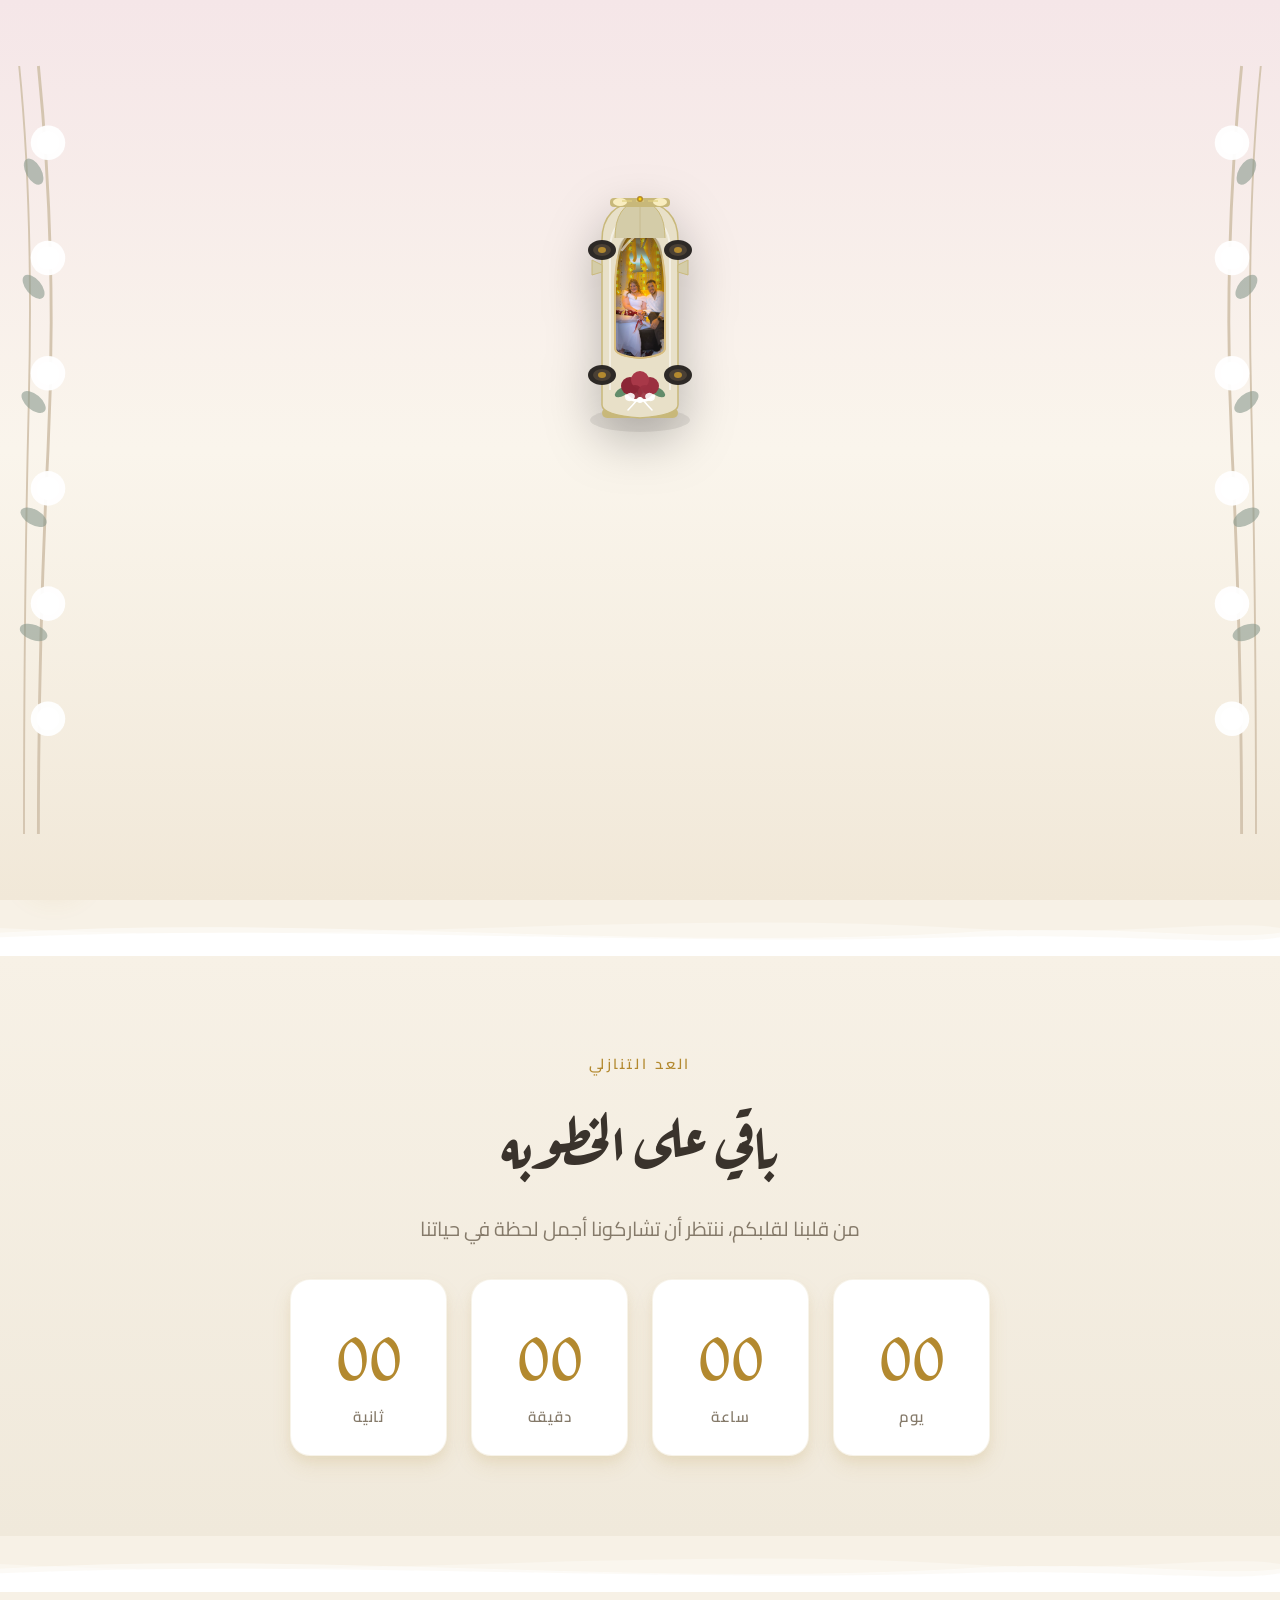
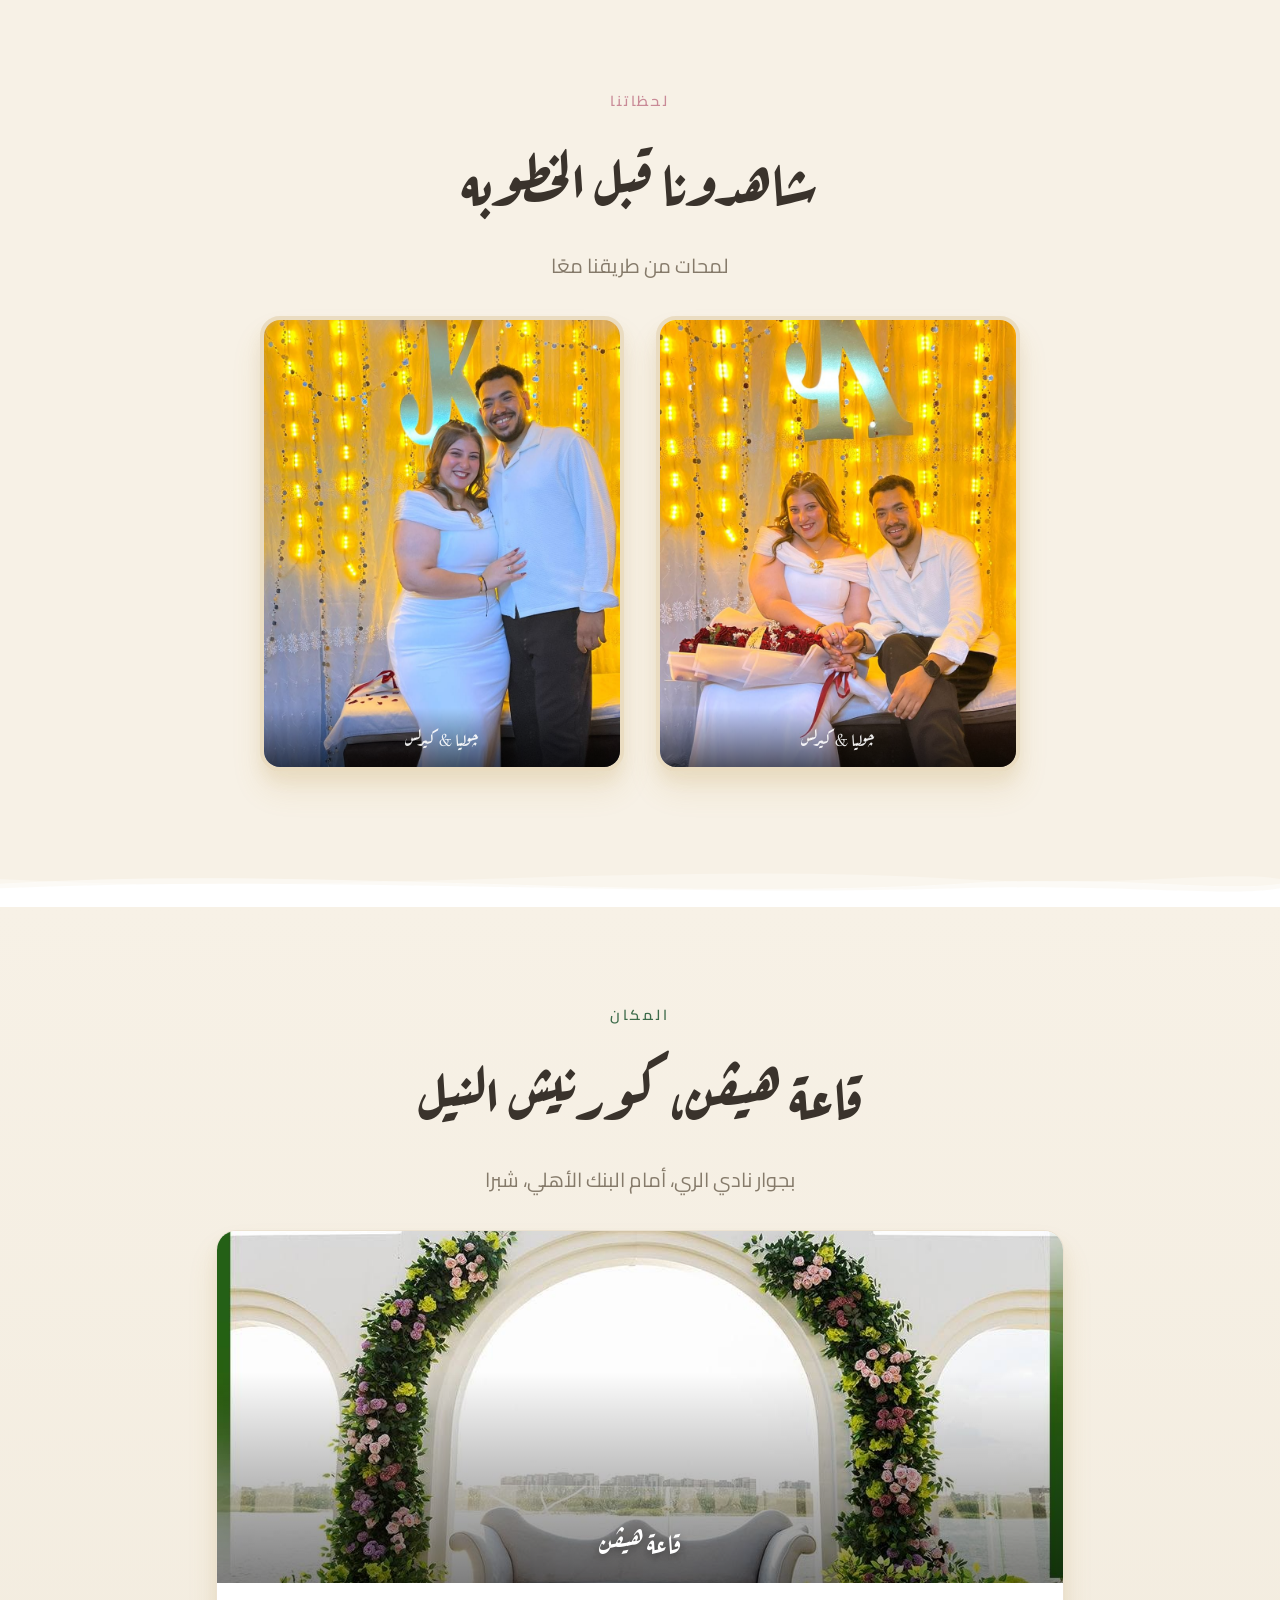
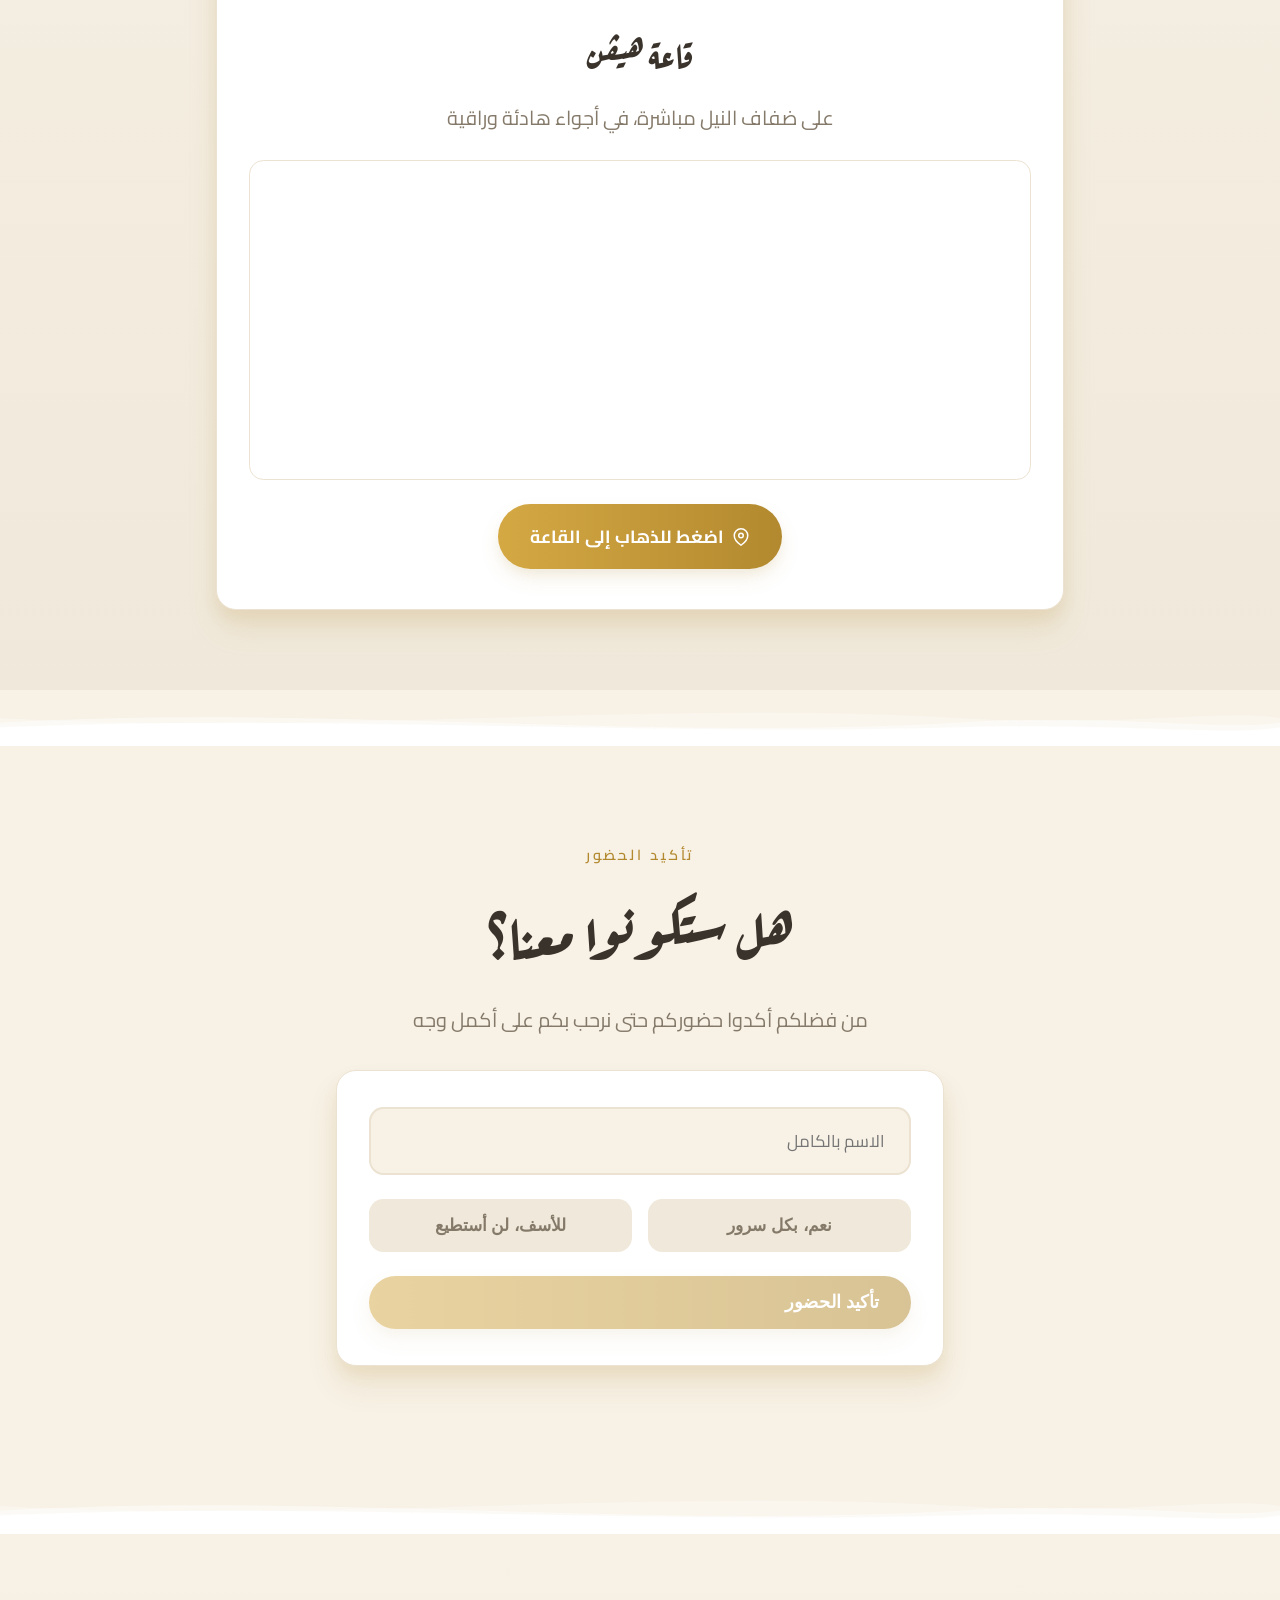
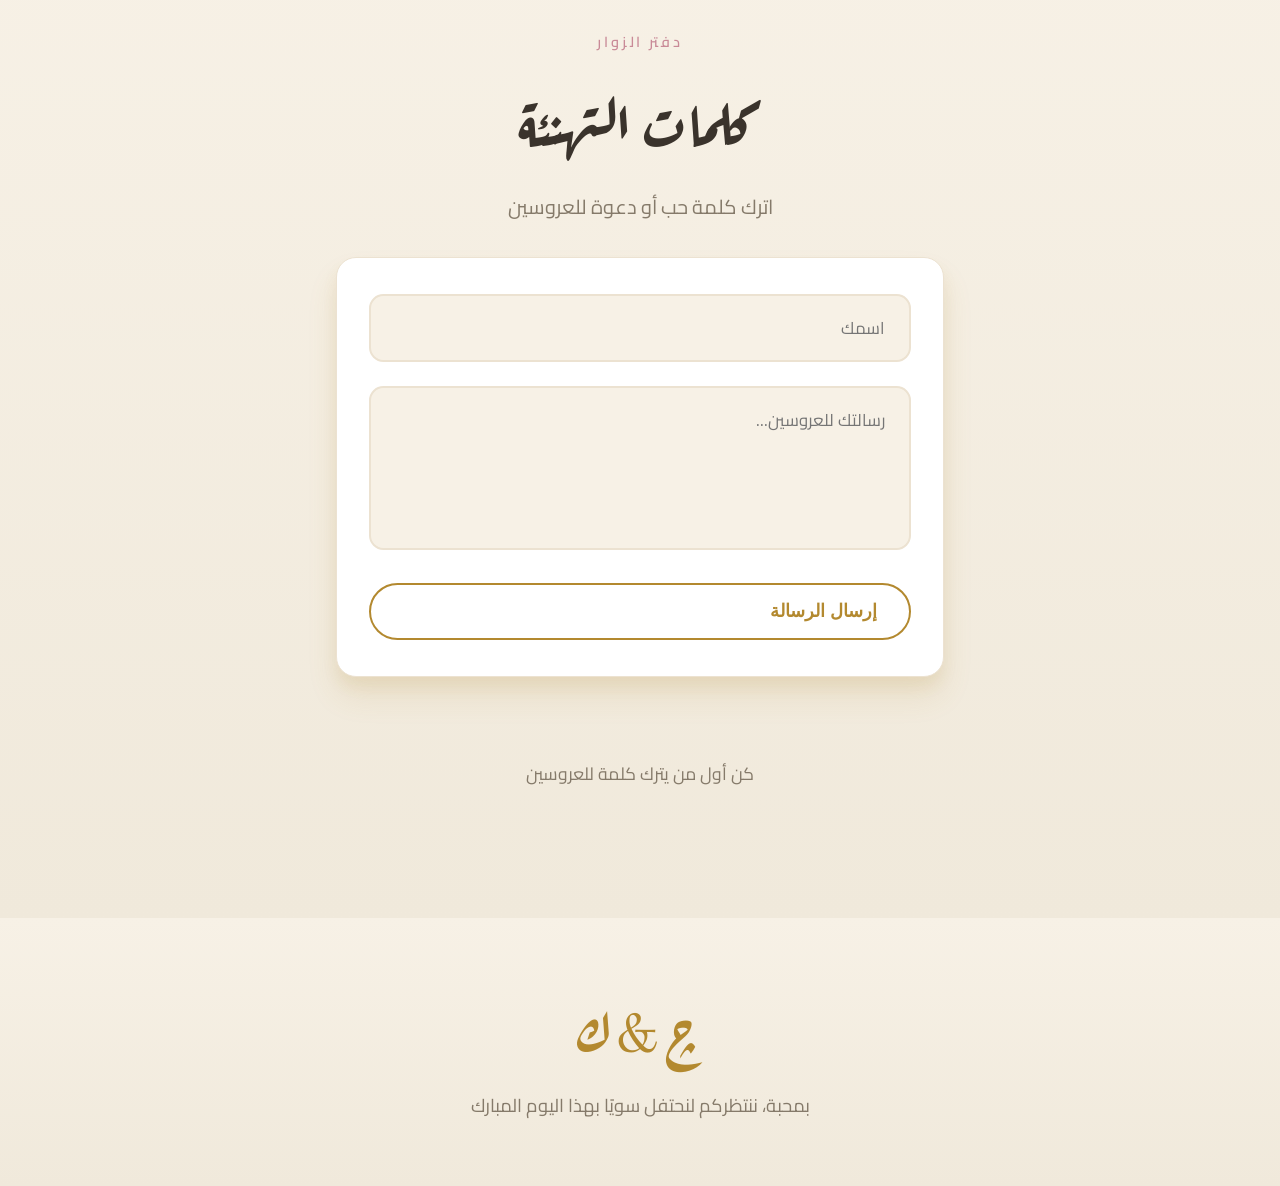
==== commit e99d4bed: "Update index.html" ====
--- a/index.html
+++ b/index.html
@@ -130,7 +130,8 @@
     <p class="hero-en">Julia Sami &amp; Kerlos George</p>
     <div class="hero-date">
       <svg width="20" height="20" viewBox="0 0 24 24" fill="none" stroke="currentColor" stroke-width="2"><rect x="3" y="4" width="18" height="18" rx="2"/><line x1="16" y1="2" x2="16" y2="6"/><line x1="8" y1="2" x2="8" y2="6"/><line x1="3" y1="10" x2="21" y2="10"/></svg>
-      <span style="font-weight:600;">الأحد، ٨ نوفمبر ٢٠٢٦</span>
+      <span style="font-weight:600;">الأحد، ٨ نوفمبر ٢٠٢٦</span><br>
+      <span style="font-weight:600;">في تمام الساعه 7 مساءً</span>
     </div>
     <div class="scroll-hint">
       <div class="line"></div>
@@ -149,7 +150,7 @@
 <section class="section section-alt reveal">
   <div class="container center">
     <p class="eyebrow eyebrow-primary">العد التنازلي</p>
-    <h2 class="title">باقي على الفرح</h2>
+    <h2 class="title">باقي على الخطوبه</h2>
     <p class="subtitle">من قلبنا لقلبكم، ننتظر أن تشاركونا أجمل لحظة في حياتنا</p>
     <div class="countdown-grid">
       <div class="time-card"><div class="value" id="cd-days">00</div><div class="label">يوم</div></div>
@@ -170,7 +171,7 @@
 <section class="section reveal">
   <div class="container center">
     <p class="eyebrow eyebrow-secondary">لحظاتنا</p>
-    <h2 class="title">شاهدونا قبل الفرح</h2>
+    <h2 class="title">شاهدونا قبل الخطوبه</h2>
     <p class="subtitle">لمحات من طريقنا معًا</p>
     <div class="gallery">
       <div class="gallery-item">
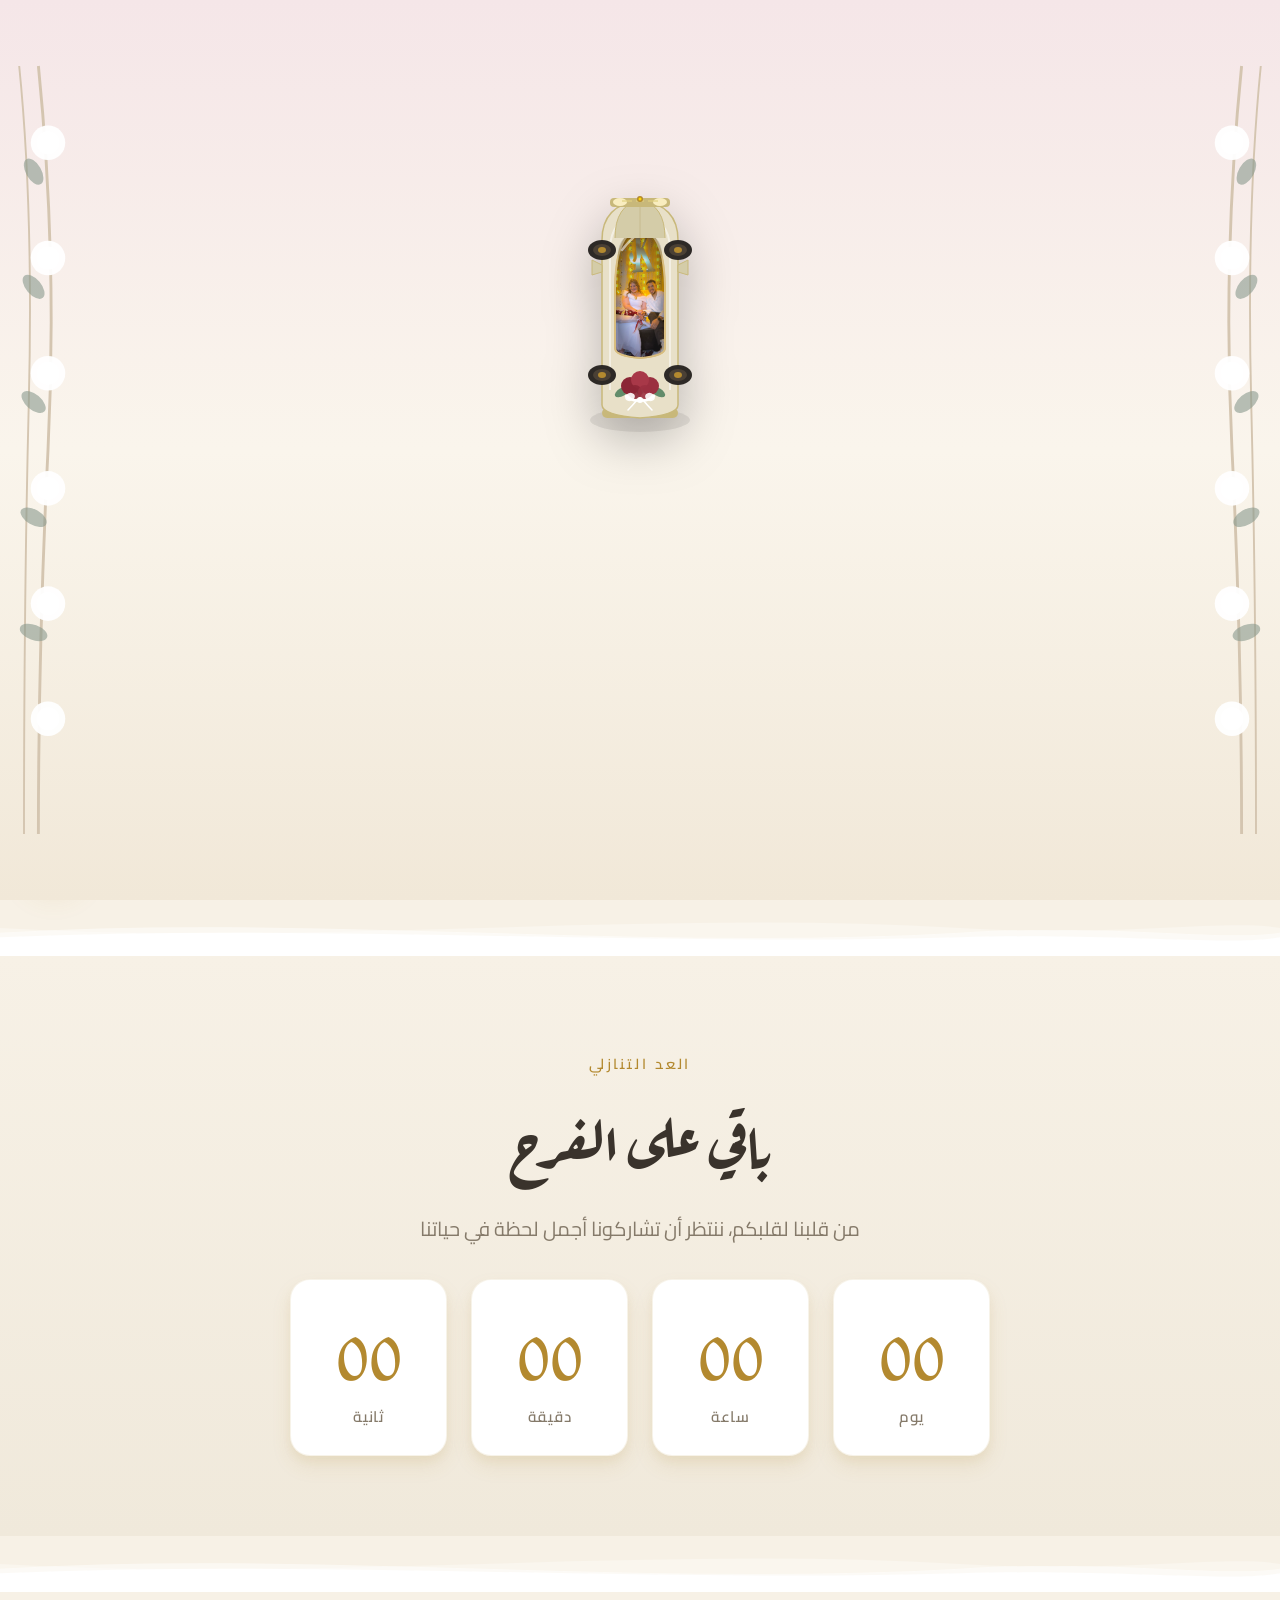
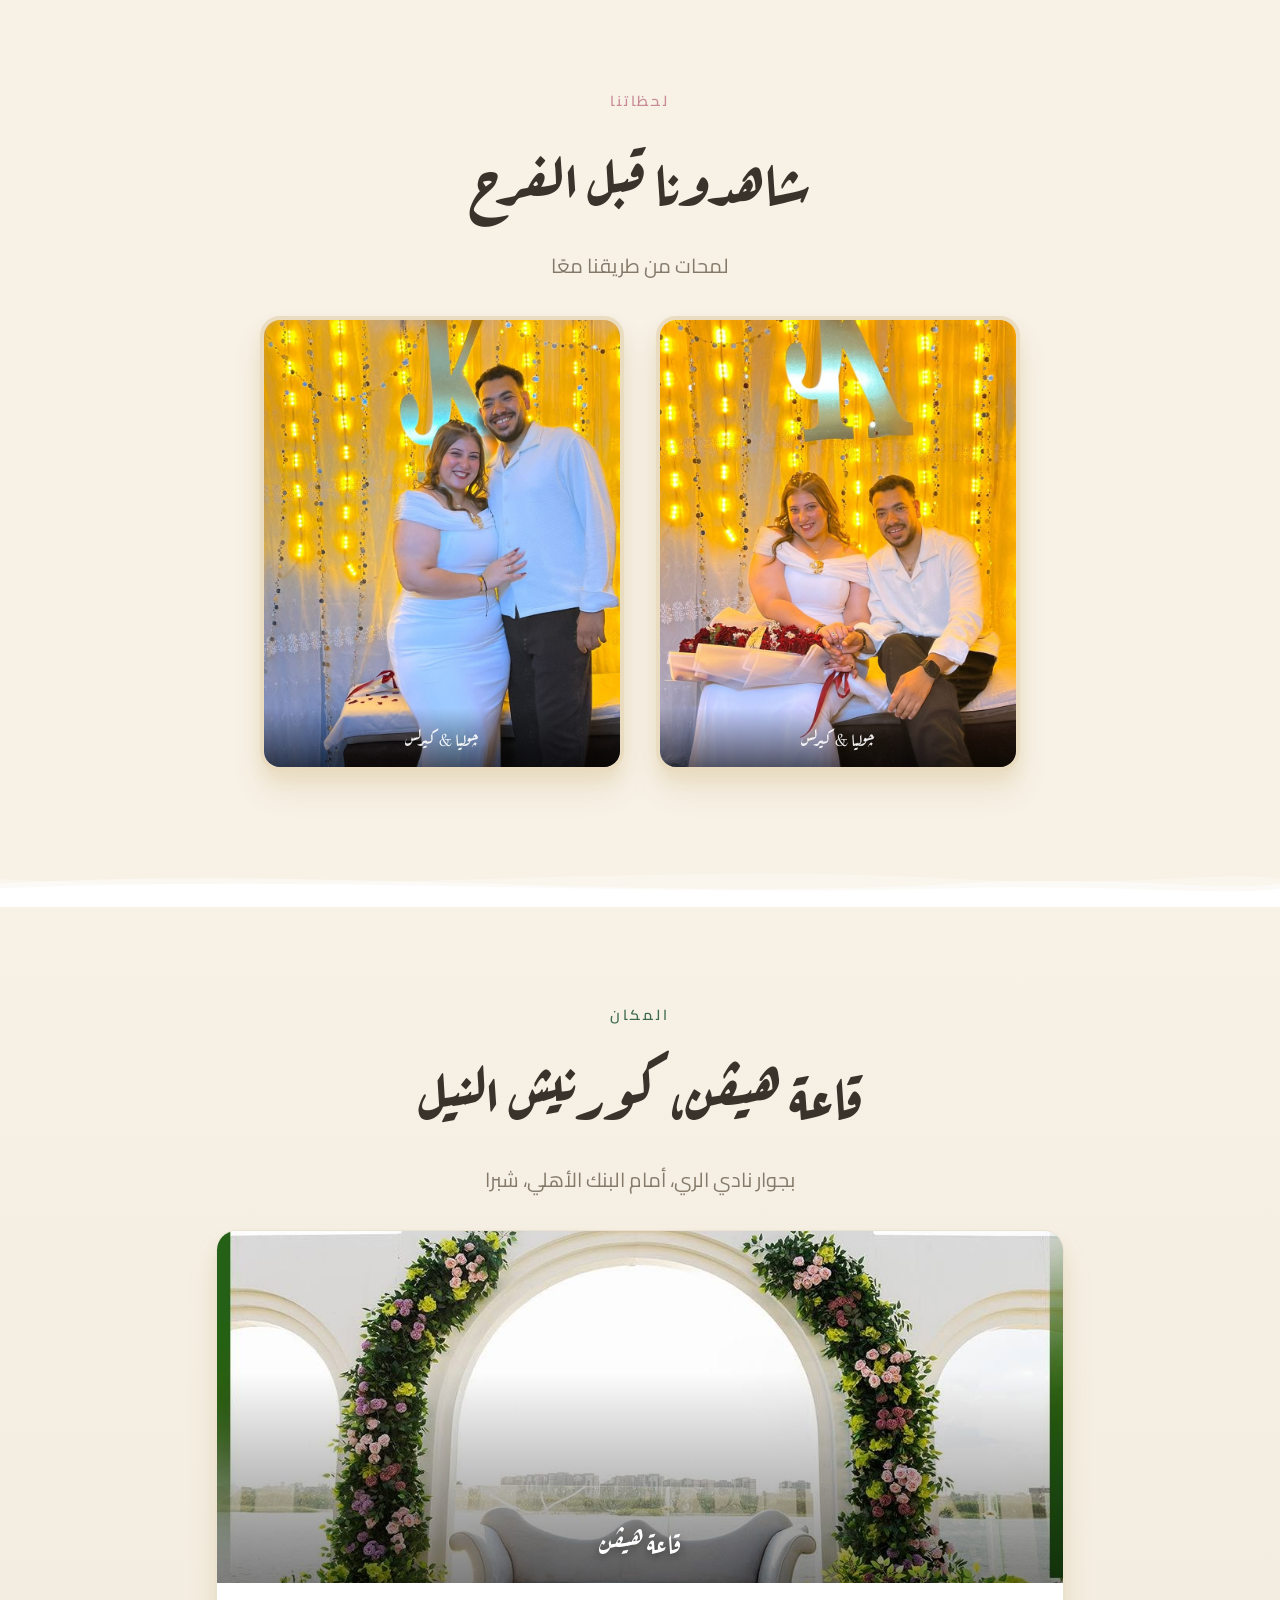
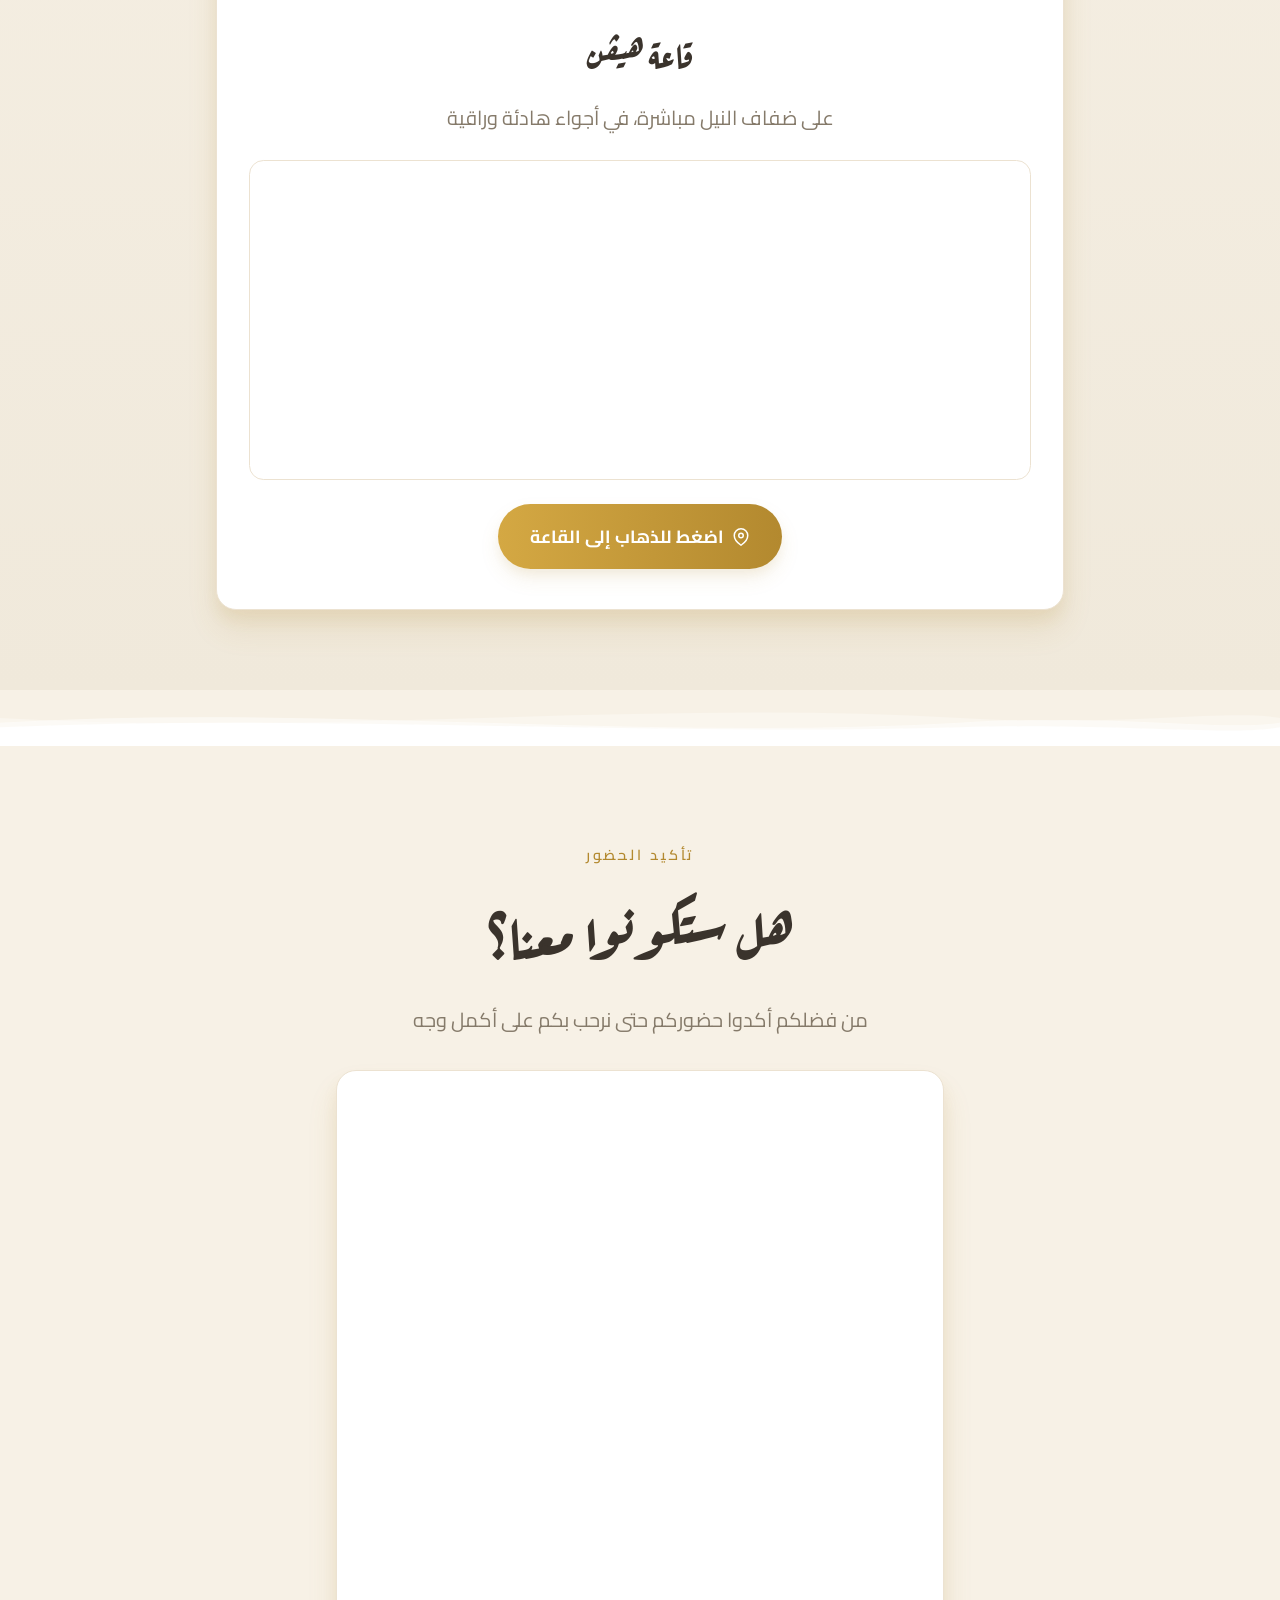
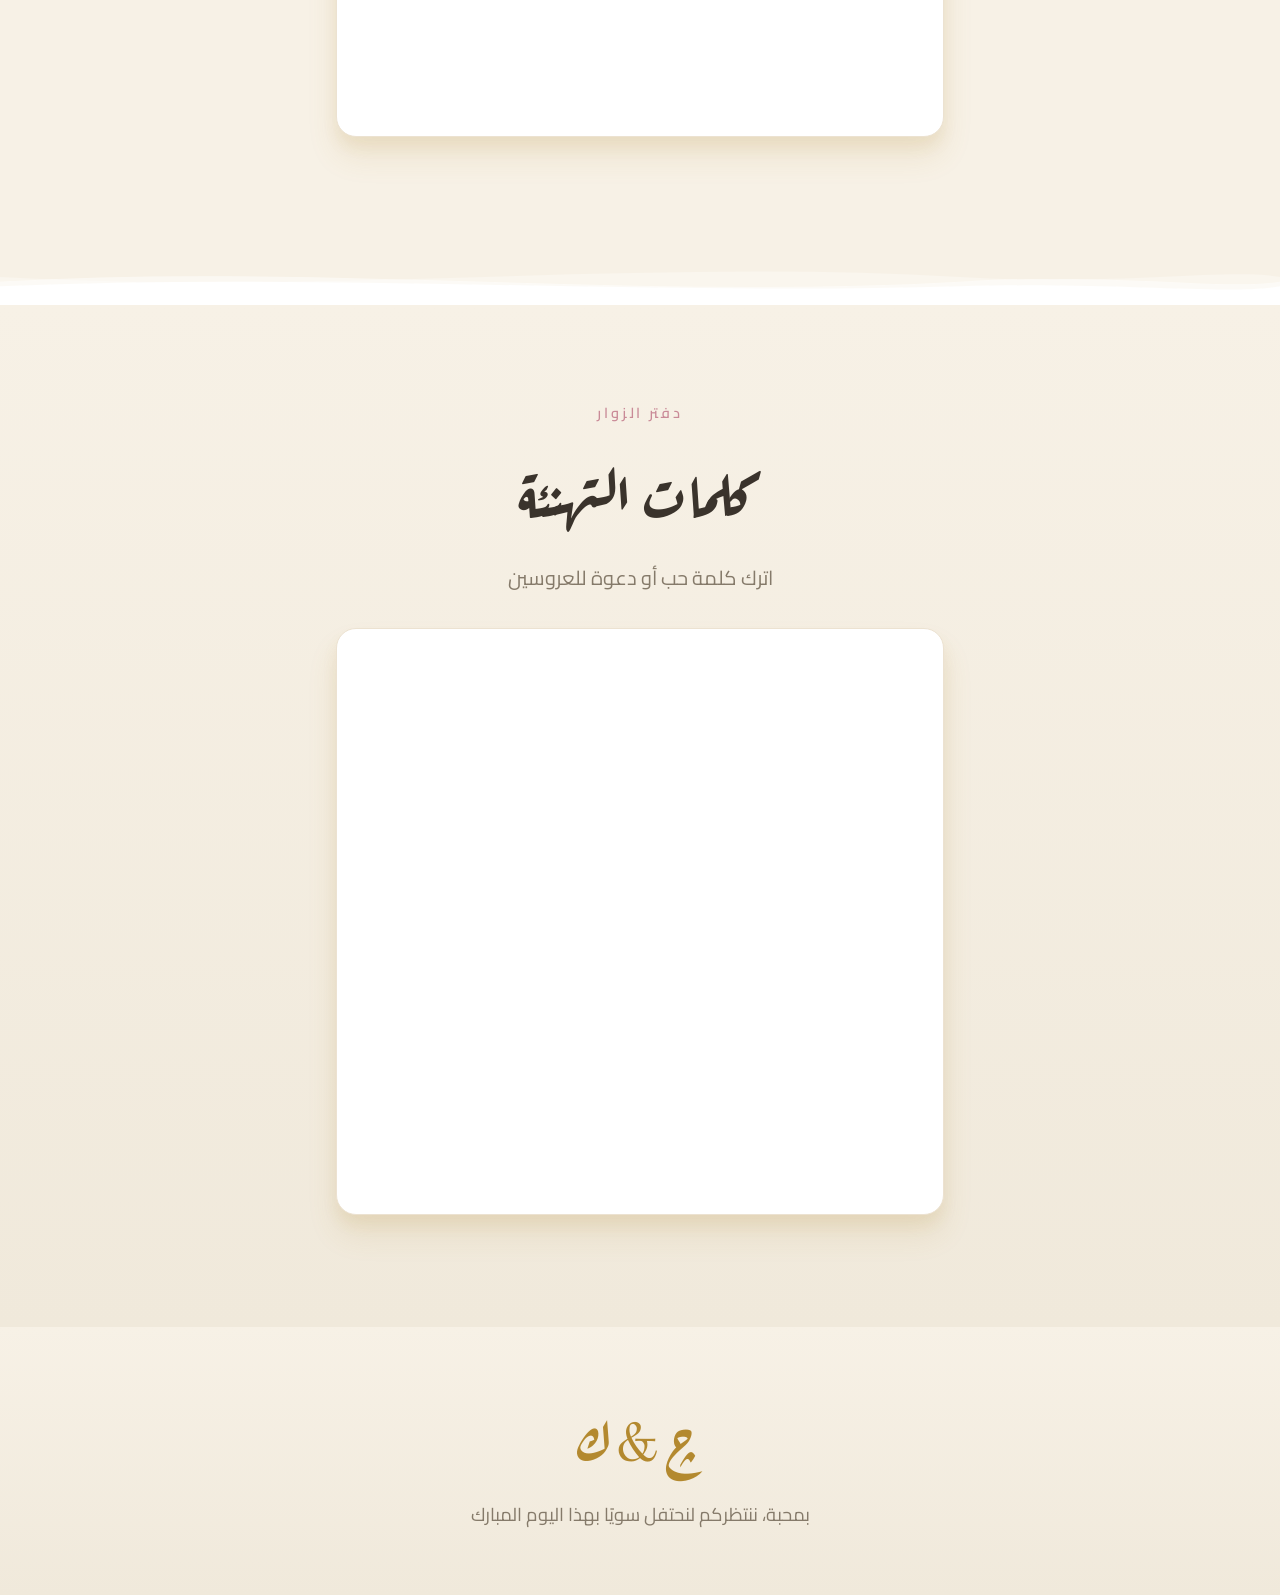
==== commit 8e88e93c: "Connect RSVP and guestbook forms to Jotform" ====
--- a/index.html
+++ b/index.html
@@ -130,8 +130,7 @@
     <p class="hero-en">Julia Sami &amp; Kerlos George</p>
     <div class="hero-date">
       <svg width="20" height="20" viewBox="0 0 24 24" fill="none" stroke="currentColor" stroke-width="2"><rect x="3" y="4" width="18" height="18" rx="2"/><line x1="16" y1="2" x2="16" y2="6"/><line x1="8" y1="2" x2="8" y2="6"/><line x1="3" y1="10" x2="21" y2="10"/></svg>
-      <span style="font-weight:600;">الأحد، ٨ نوفمبر ٢٠٢٦</span><br>
-      <span style="font-weight:600;">في تمام الساعه 7 مساءً</span>
+      <span style="font-weight:600;">الأحد، ٨ نوفمبر ٢٠٢٦</span>
     </div>
     <div class="scroll-hint">
       <div class="line"></div>
@@ -150,7 +149,7 @@
 <section class="section section-alt reveal">
   <div class="container center">
     <p class="eyebrow eyebrow-primary">العد التنازلي</p>
-    <h2 class="title">باقي على الخطوبه</h2>
+    <h2 class="title">باقي على الفرح</h2>
     <p class="subtitle">من قلبنا لقلبكم، ننتظر أن تشاركونا أجمل لحظة في حياتنا</p>
     <div class="countdown-grid">
       <div class="time-card"><div class="value" id="cd-days">00</div><div class="label">يوم</div></div>
@@ -171,7 +170,7 @@
 <section class="section reveal">
   <div class="container center">
     <p class="eyebrow eyebrow-secondary">لحظاتنا</p>
-    <h2 class="title">شاهدونا قبل الخطوبه</h2>
+    <h2 class="title">شاهدونا قبل الفرح</h2>
     <p class="subtitle">لمحات من طريقنا معًا</p>
     <div class="gallery">
       <div class="gallery-item">
@@ -231,25 +230,13 @@
     <h2 class="title">هل ستكونوا معنا؟</h2>
     <p class="subtitle">من فضلكم أكدوا حضوركم حتى نرحب بكم على أكمل وجه</p>
 
-    <form class="form-card" id="rsvp-form">
-      <div class="field">
-        <input type="text" id="rsvp-name" placeholder="الاسم بالكامل" required>
-      </div>
-      <div class="rsvp-choice">
-        <button type="button" id="rsvp-yes">نعم، بكل سرور</button>
-        <button type="button" id="rsvp-no">للأسف، لن أستطيع</button>
-      </div>
-      <div class="field" id="rsvp-guests-field" style="display:none;">
-        <label for="rsvp-guests">عدد المرافقين (غيرك)</label>
-        <input type="number" id="rsvp-guests" min="0" max="10" value="0">
-      </div>
-      <button type="submit" class="btn btn-primary" id="rsvp-submit" style="width:100%;" disabled>تأكيد الحضور</button>
-    </form>
-
-    <div class="thanks-card" id="rsvp-thanks" style="display:none;">
-      <div class="check">✓</div>
-      <h3>شكرًا لتأكيد حضوركم!</h3>
-      <p class="subtitle" style="margin-bottom:0;">نتطلع لرؤيتكم في يومنا السعيد</p>
+    <div class="form-card" style="padding:0.5rem;">
+      <iframe
+        src="https://form.jotform.com/262055581247054"
+        title="تأكيد الحضور"
+        style="width:100%; height:640px; border:0; border-radius:0.9rem;"
+        loading="lazy">
+      </iframe>
     </div>
   </div>
 </section>
@@ -267,17 +254,14 @@
     <h2 class="title">كلمات التهنئة</h2>
     <p class="subtitle">اترك كلمة حب أو دعوة للعروسين</p>
 
-    <form class="form-card" id="guestbook-form">
-      <div class="field">
-        <input type="text" id="guestbook-name" placeholder="اسمك" required>
-      </div>
-      <div class="field">
-        <textarea id="guestbook-message" rows="4" placeholder="رسالتك للعروسين..." required></textarea>
-      </div>
-      <button type="submit" class="btn btn-outline" style="width:100%;">إرسال الرسالة</button>
-    </form>
-
-    <div class="guest-entries" id="guestbook-list"></div>
+    <div class="form-card" style="padding:0.5rem;">
+      <iframe
+        src="https://form.jotform.com/262055828446059"
+        title="دفتر الزوار"
+        style="width:100%; height:560px; border:0; border-radius:0.9rem;"
+        loading="lazy">
+      </iframe>
+    </div>
   </div>
 </section>
 
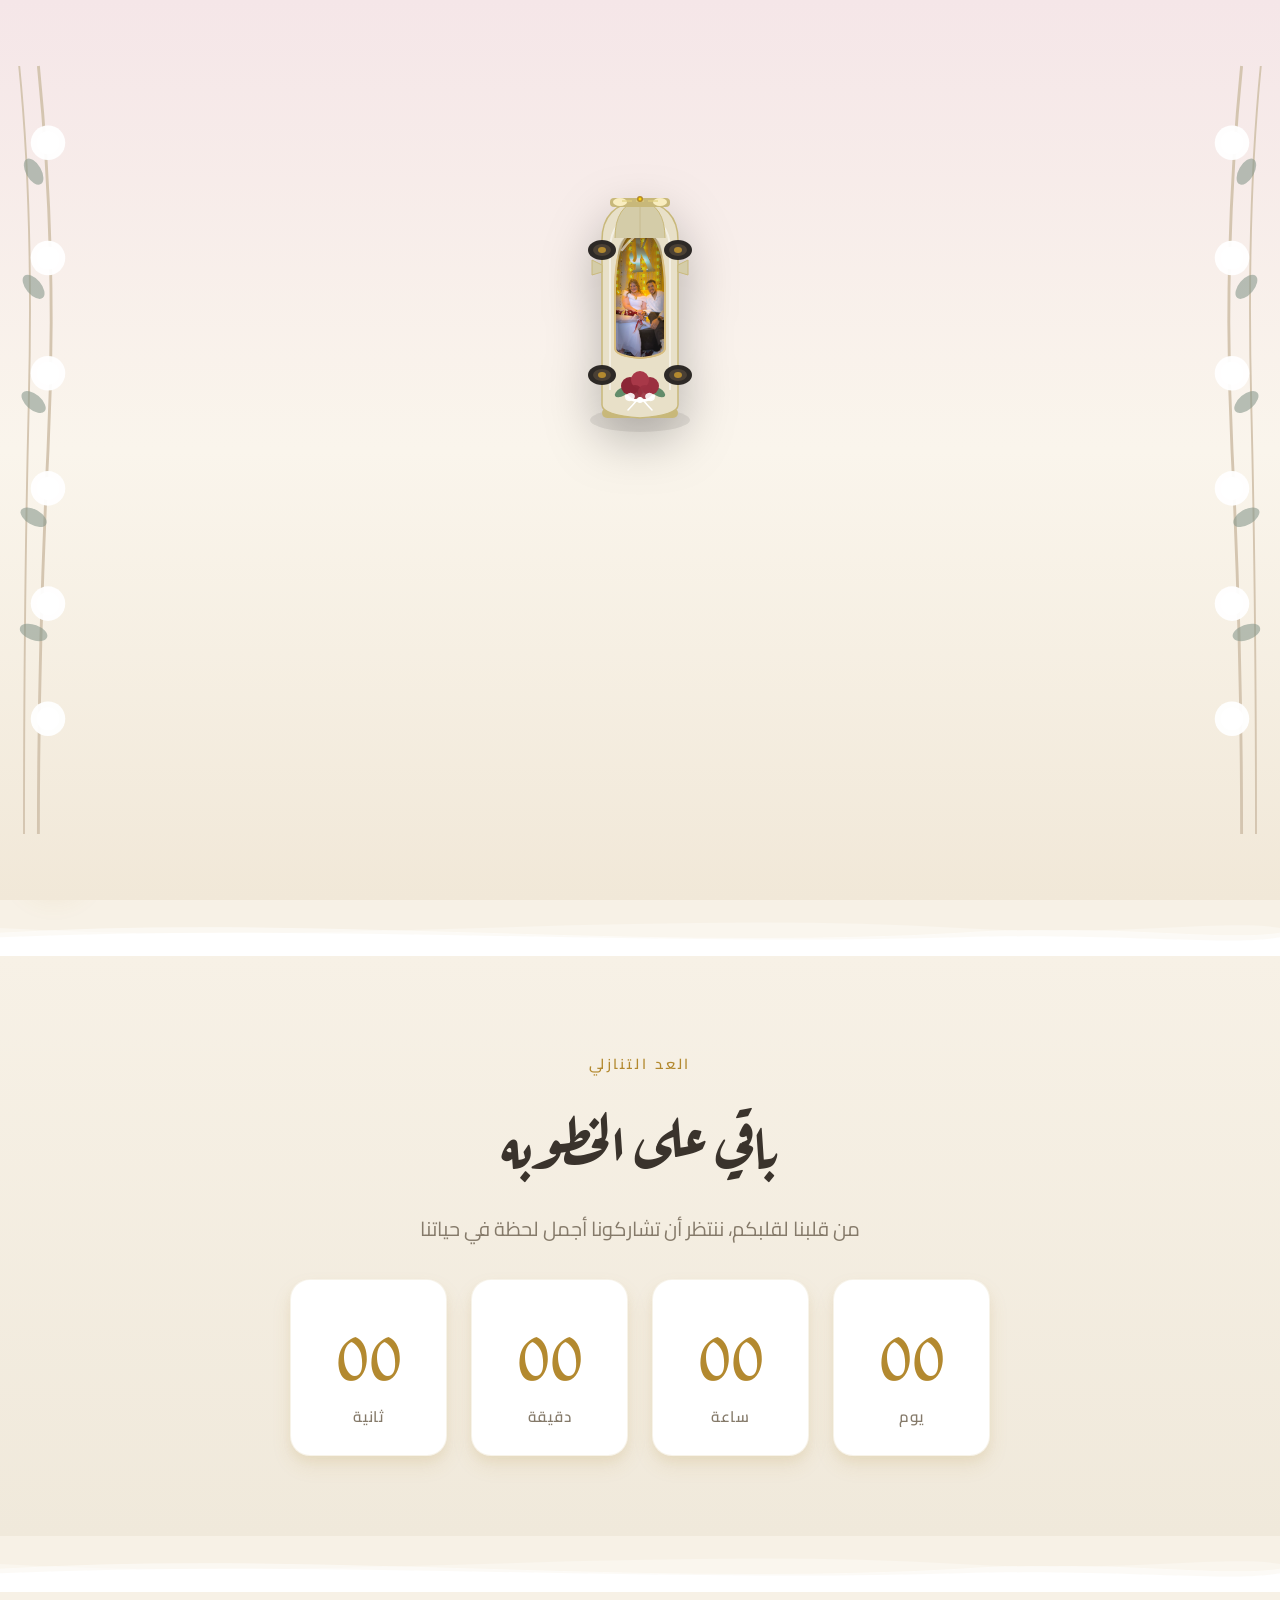
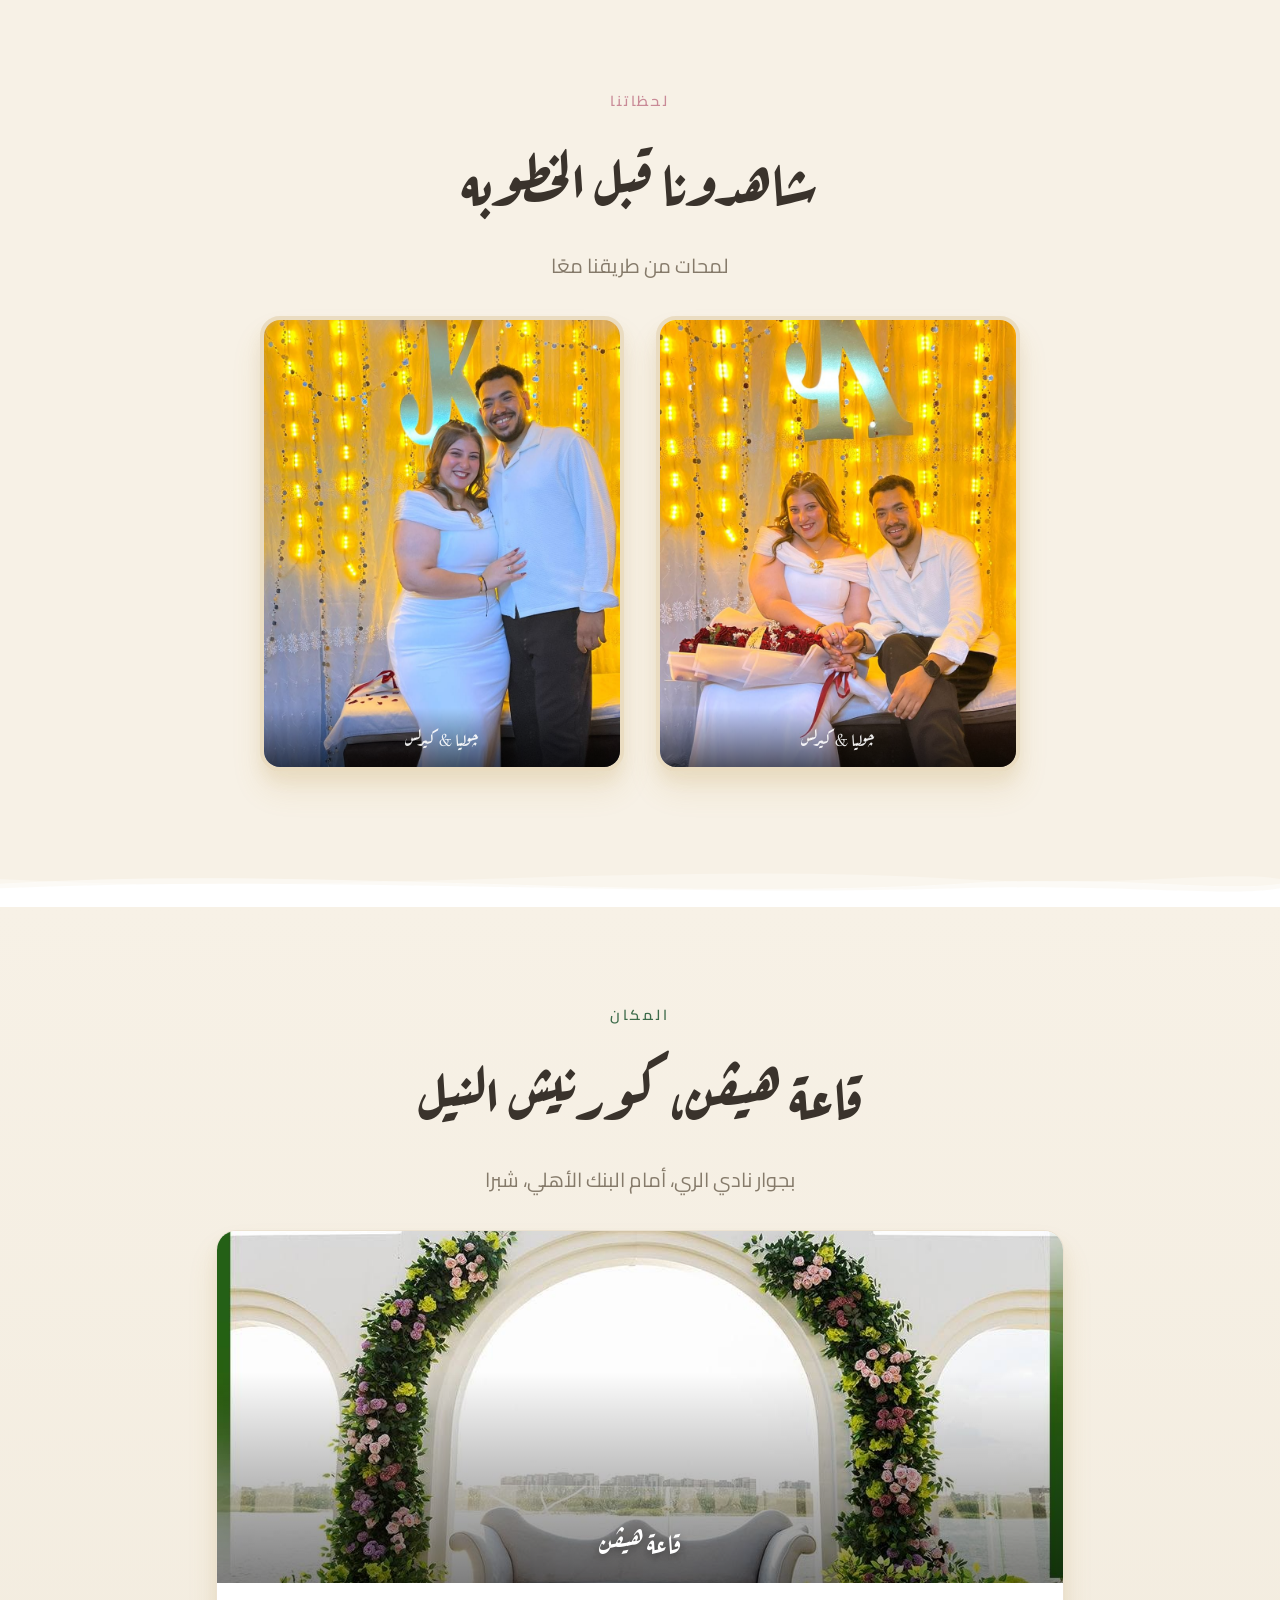
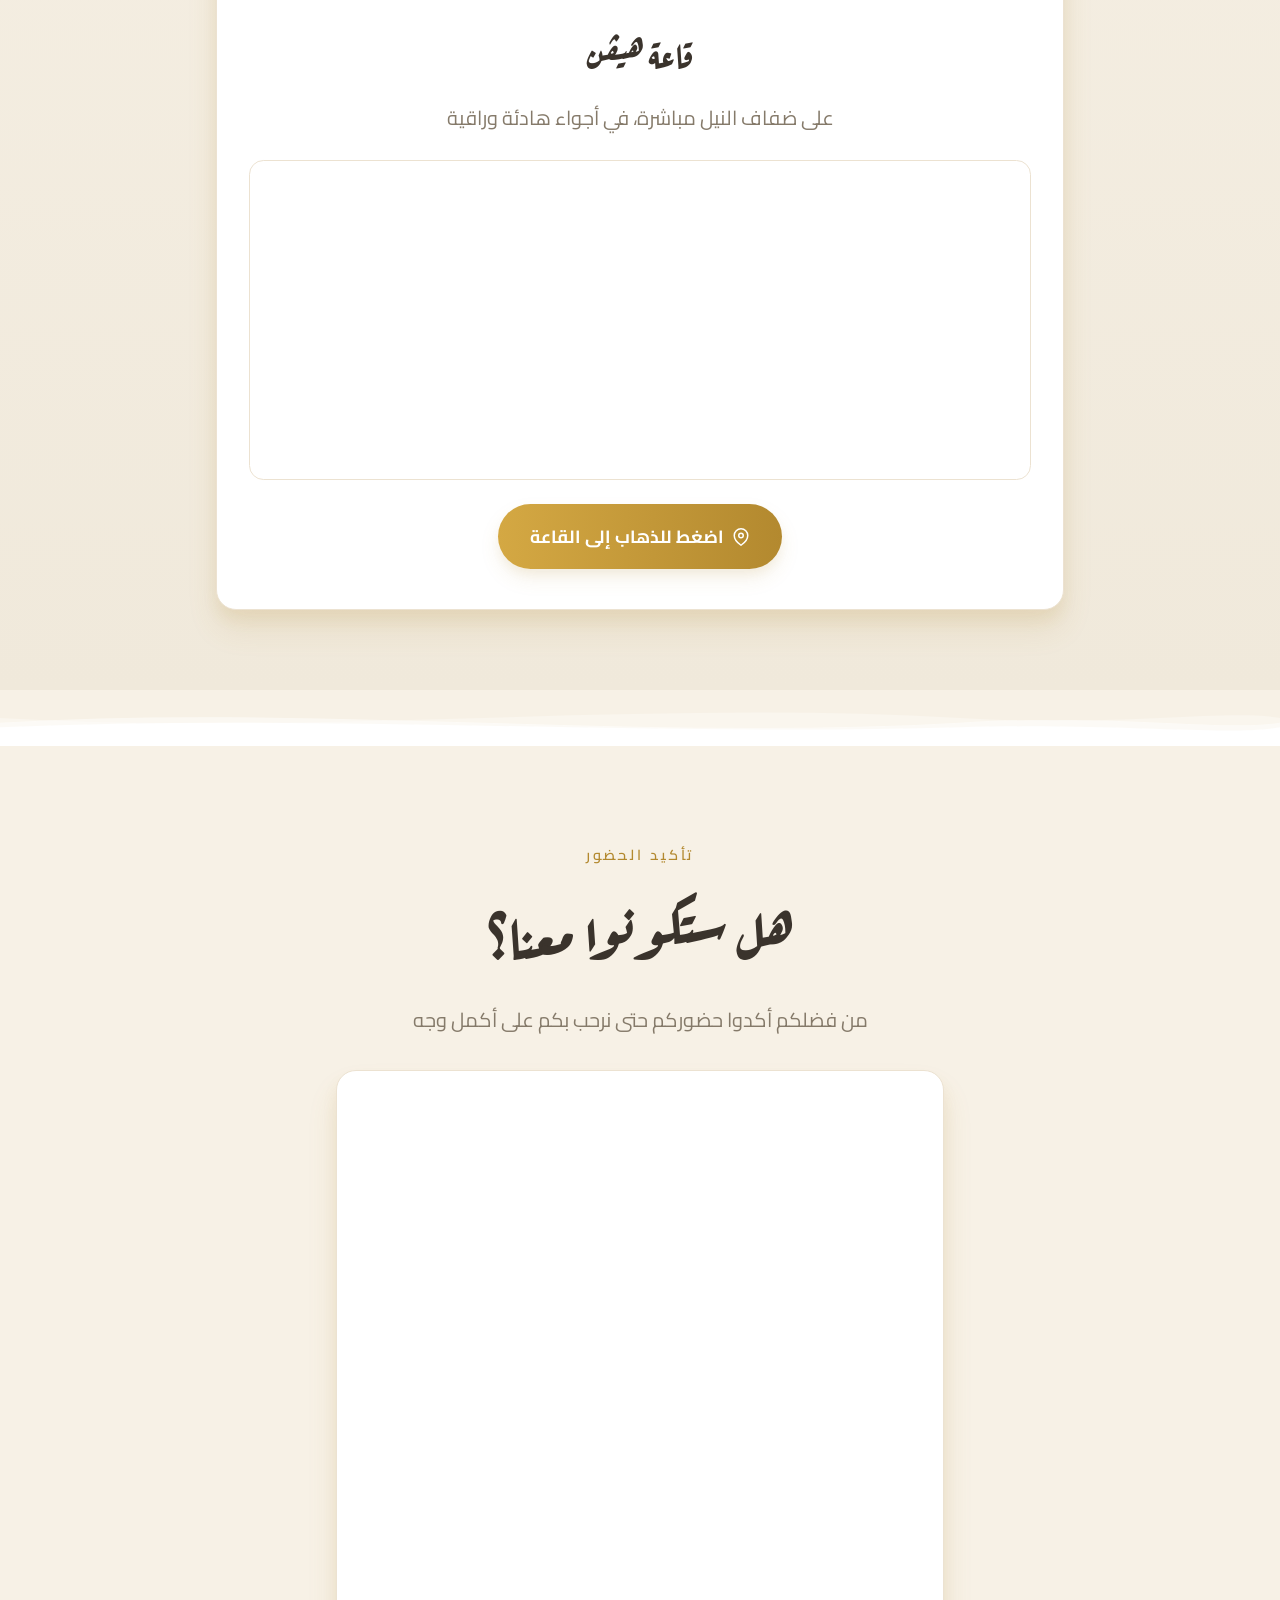
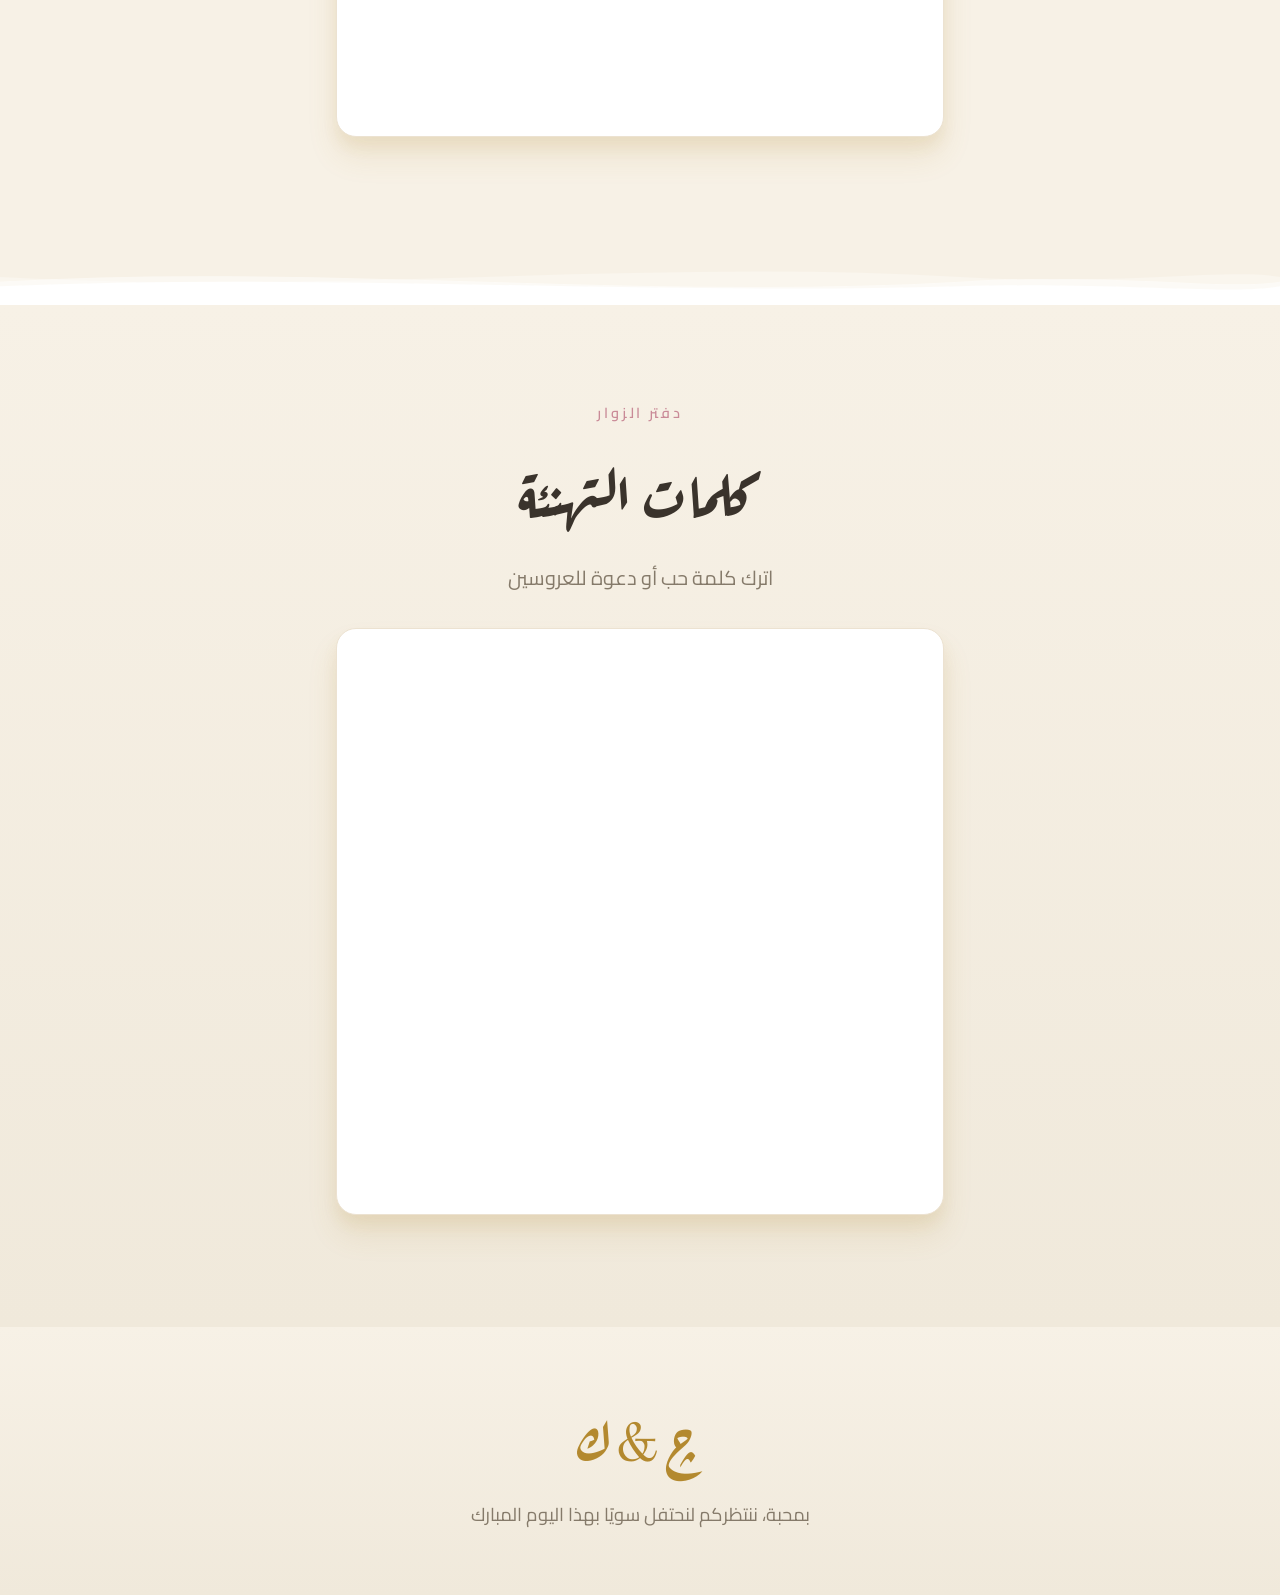
==== commit 7849a5fc: "Connect RSVP and guestbook to Jotform (kept engagement wording + 7pm time edits)" ====
--- a/index.html
+++ b/index.html
@@ -131,6 +131,7 @@
     <div class="hero-date">
       <svg width="20" height="20" viewBox="0 0 24 24" fill="none" stroke="currentColor" stroke-width="2"><rect x="3" y="4" width="18" height="18" rx="2"/><line x1="16" y1="2" x2="16" y2="6"/><line x1="8" y1="2" x2="8" y2="6"/><line x1="3" y1="10" x2="21" y2="10"/></svg>
       <span style="font-weight:600;">الأحد، ٨ نوفمبر ٢٠٢٦</span>
+     <br> <span style="font-weight:600;">في تمام الساعه 7 مساءً</span>
     </div>
     <div class="scroll-hint">
       <div class="line"></div>
@@ -149,7 +150,7 @@
 <section class="section section-alt reveal">
   <div class="container center">
     <p class="eyebrow eyebrow-primary">العد التنازلي</p>
-    <h2 class="title">باقي على الفرح</h2>
+    <h2 class="title">باقي على الخطوبه</h2>
     <p class="subtitle">من قلبنا لقلبكم، ننتظر أن تشاركونا أجمل لحظة في حياتنا</p>
     <div class="countdown-grid">
       <div class="time-card"><div class="value" id="cd-days">00</div><div class="label">يوم</div></div>
@@ -170,7 +171,7 @@
 <section class="section reveal">
   <div class="container center">
     <p class="eyebrow eyebrow-secondary">لحظاتنا</p>
-    <h2 class="title">شاهدونا قبل الفرح</h2>
+    <h2 class="title">شاهدونا قبل الخطوبه</h2>
     <p class="subtitle">لمحات من طريقنا معًا</p>
     <div class="gallery">
       <div class="gallery-item">
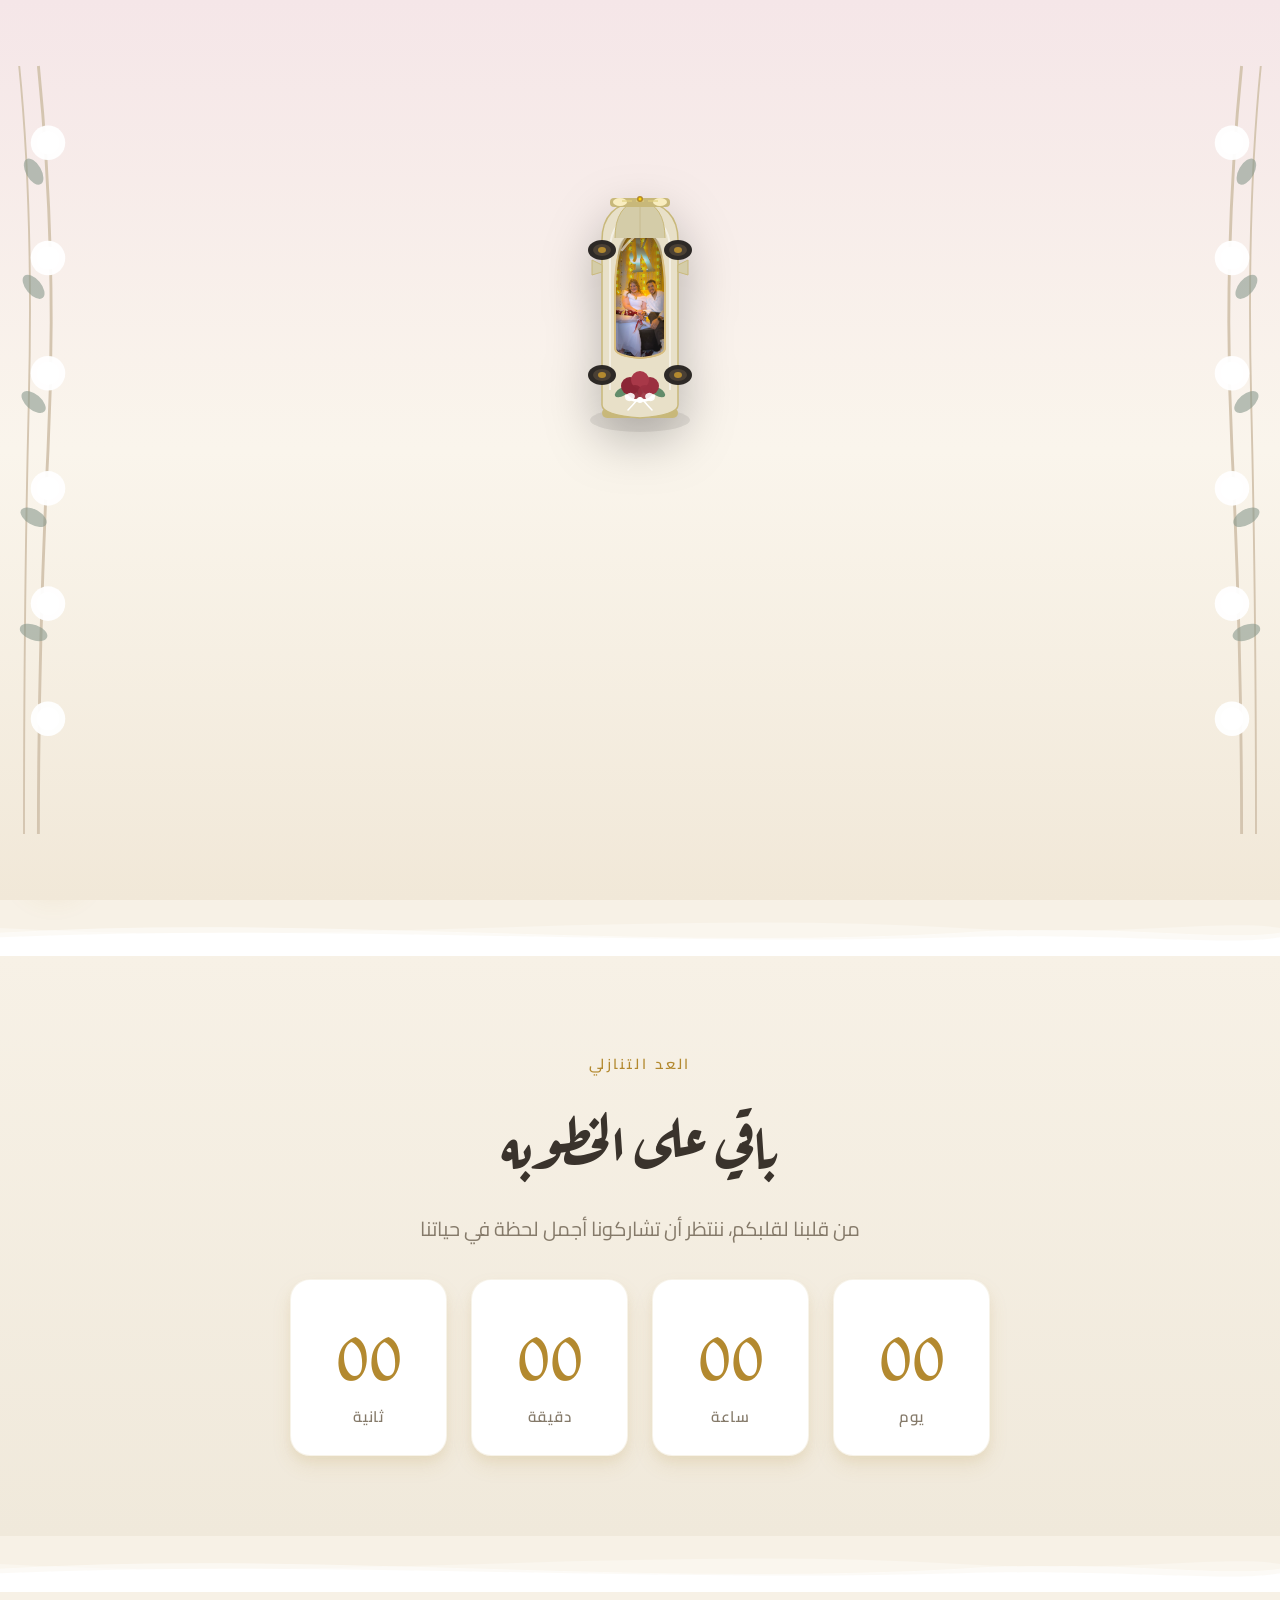
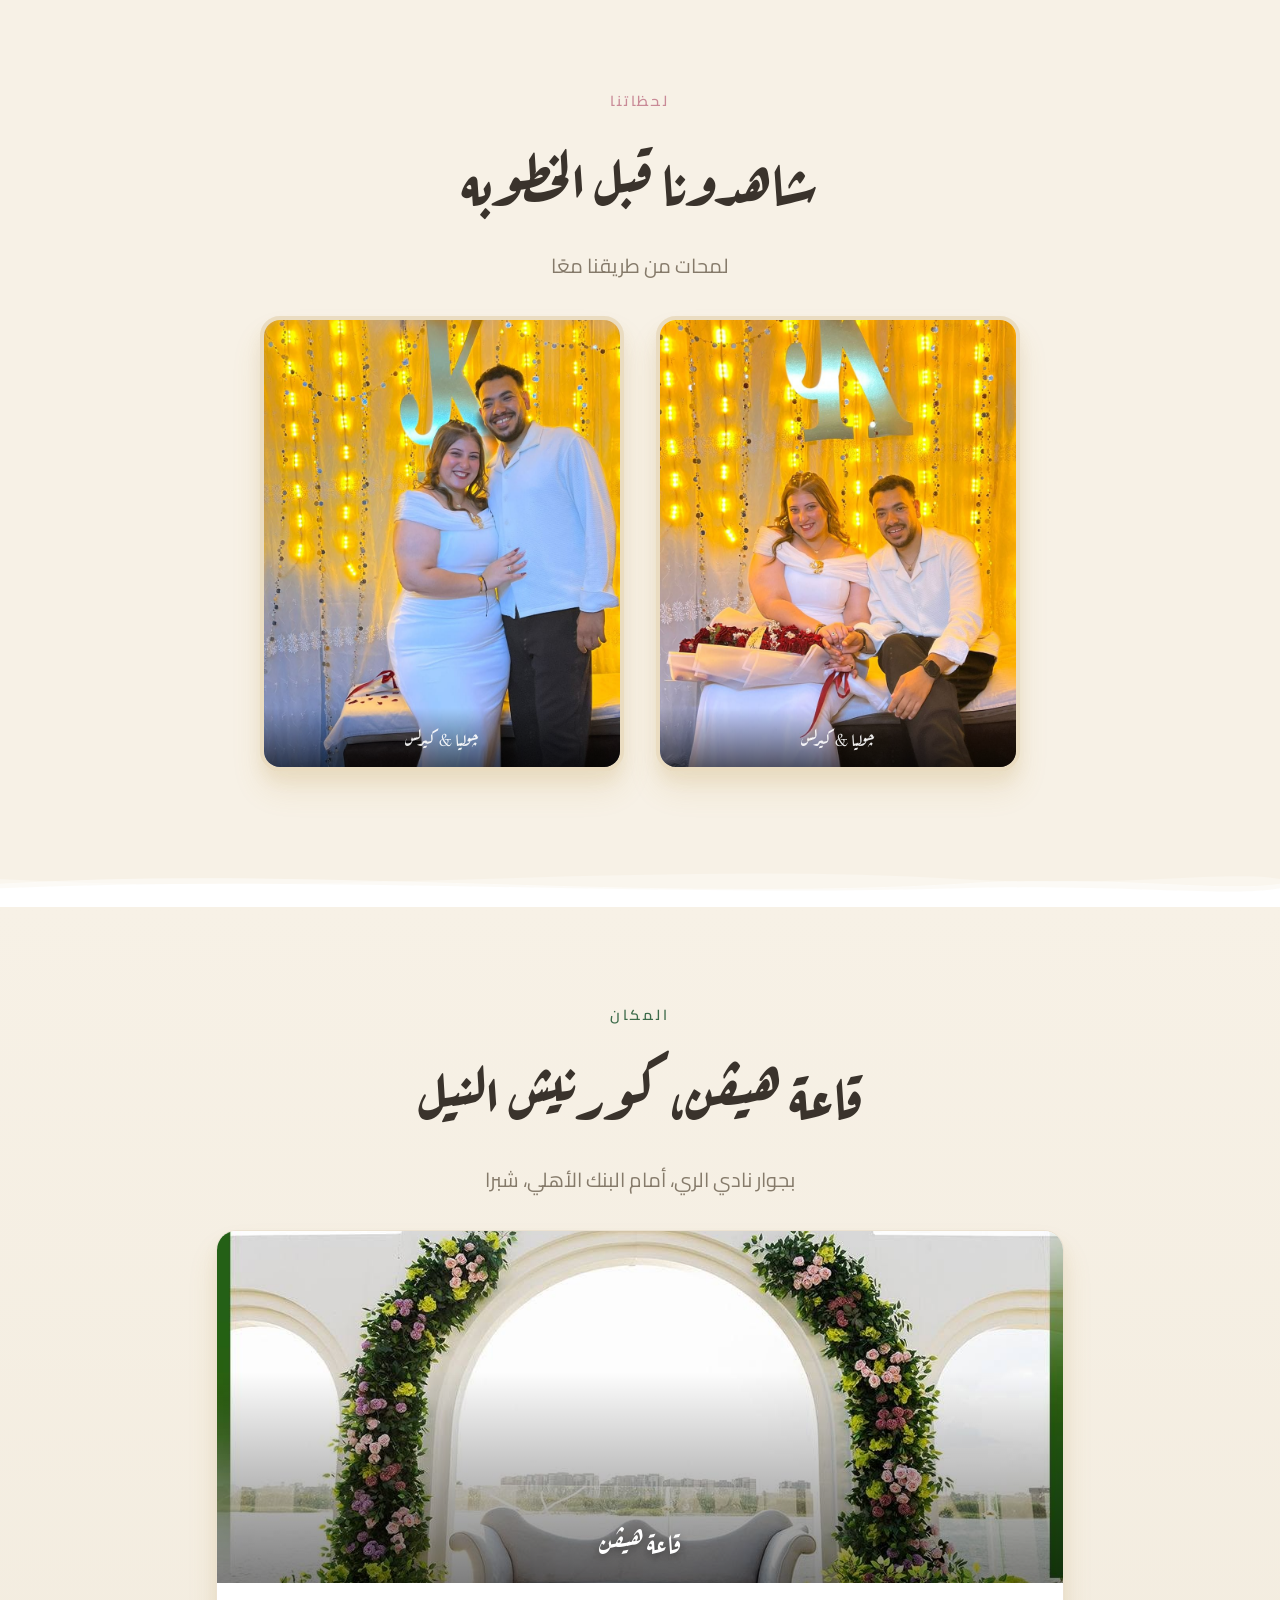
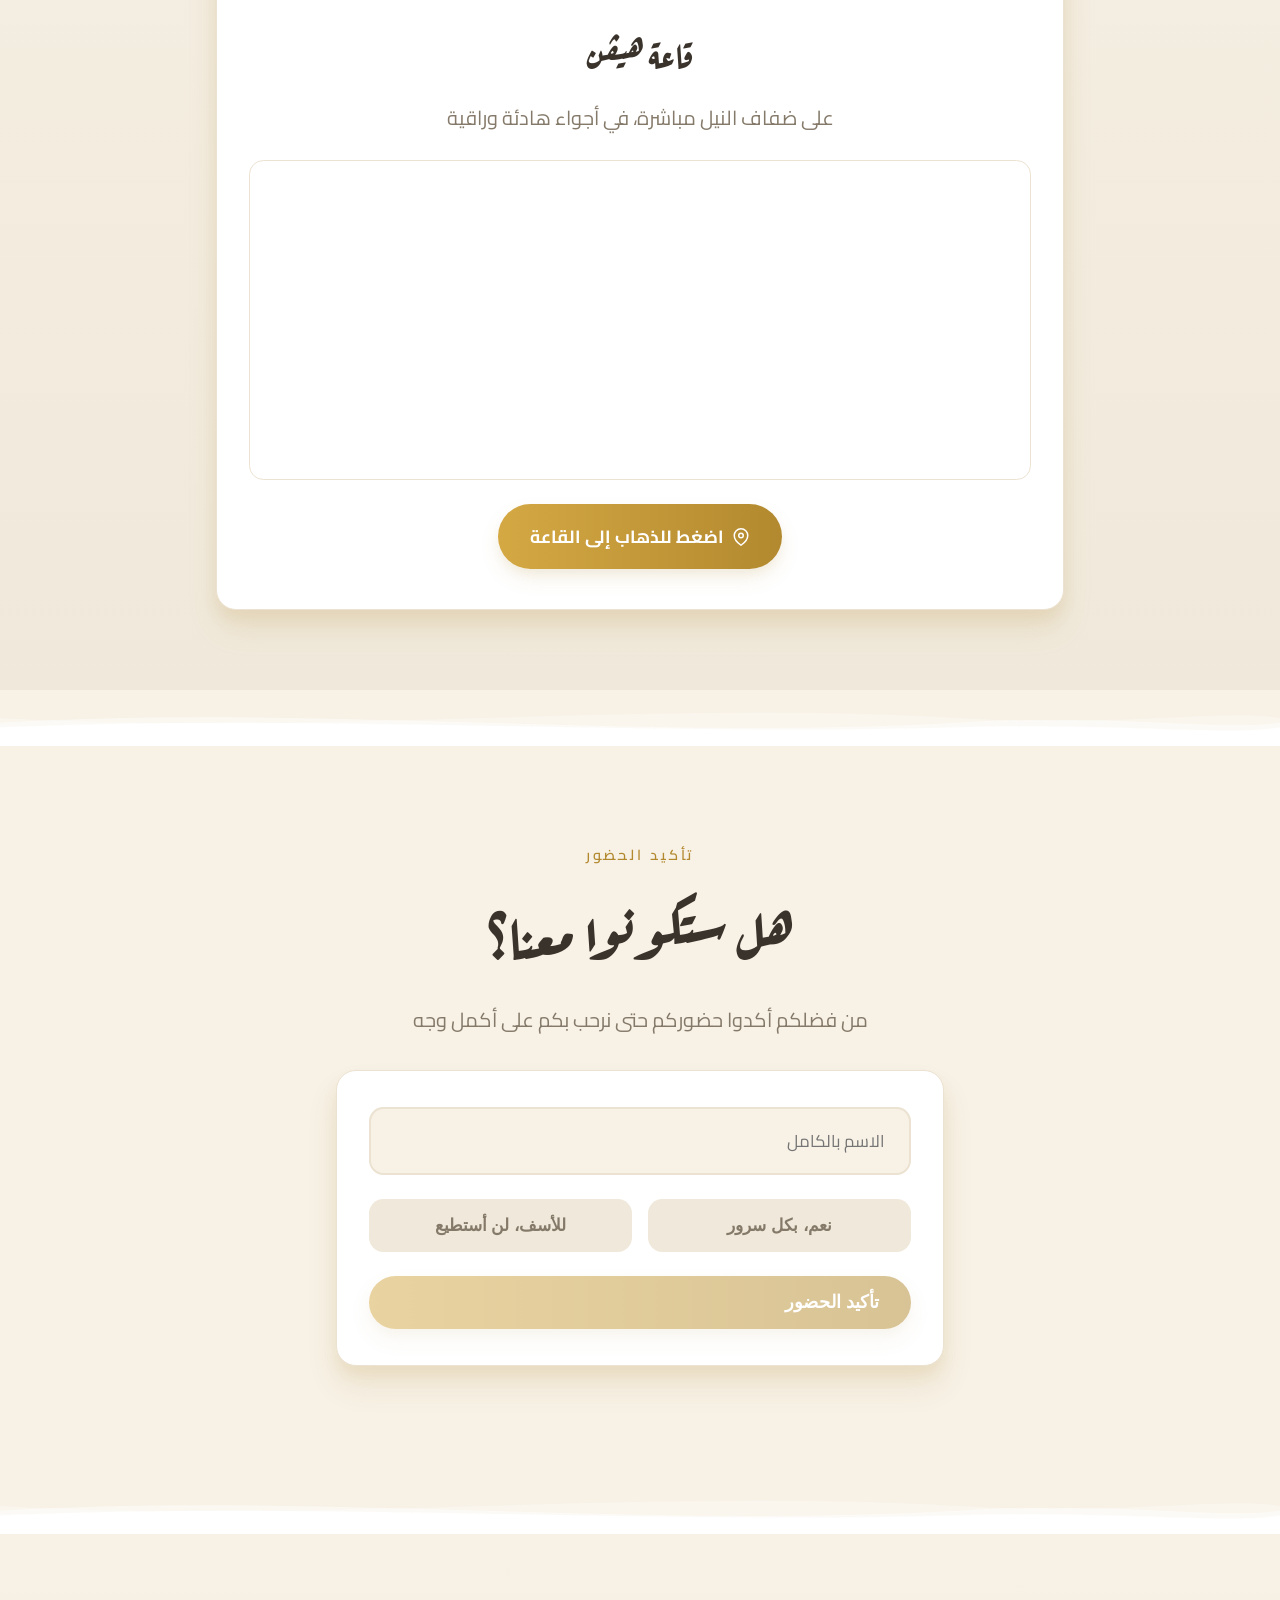
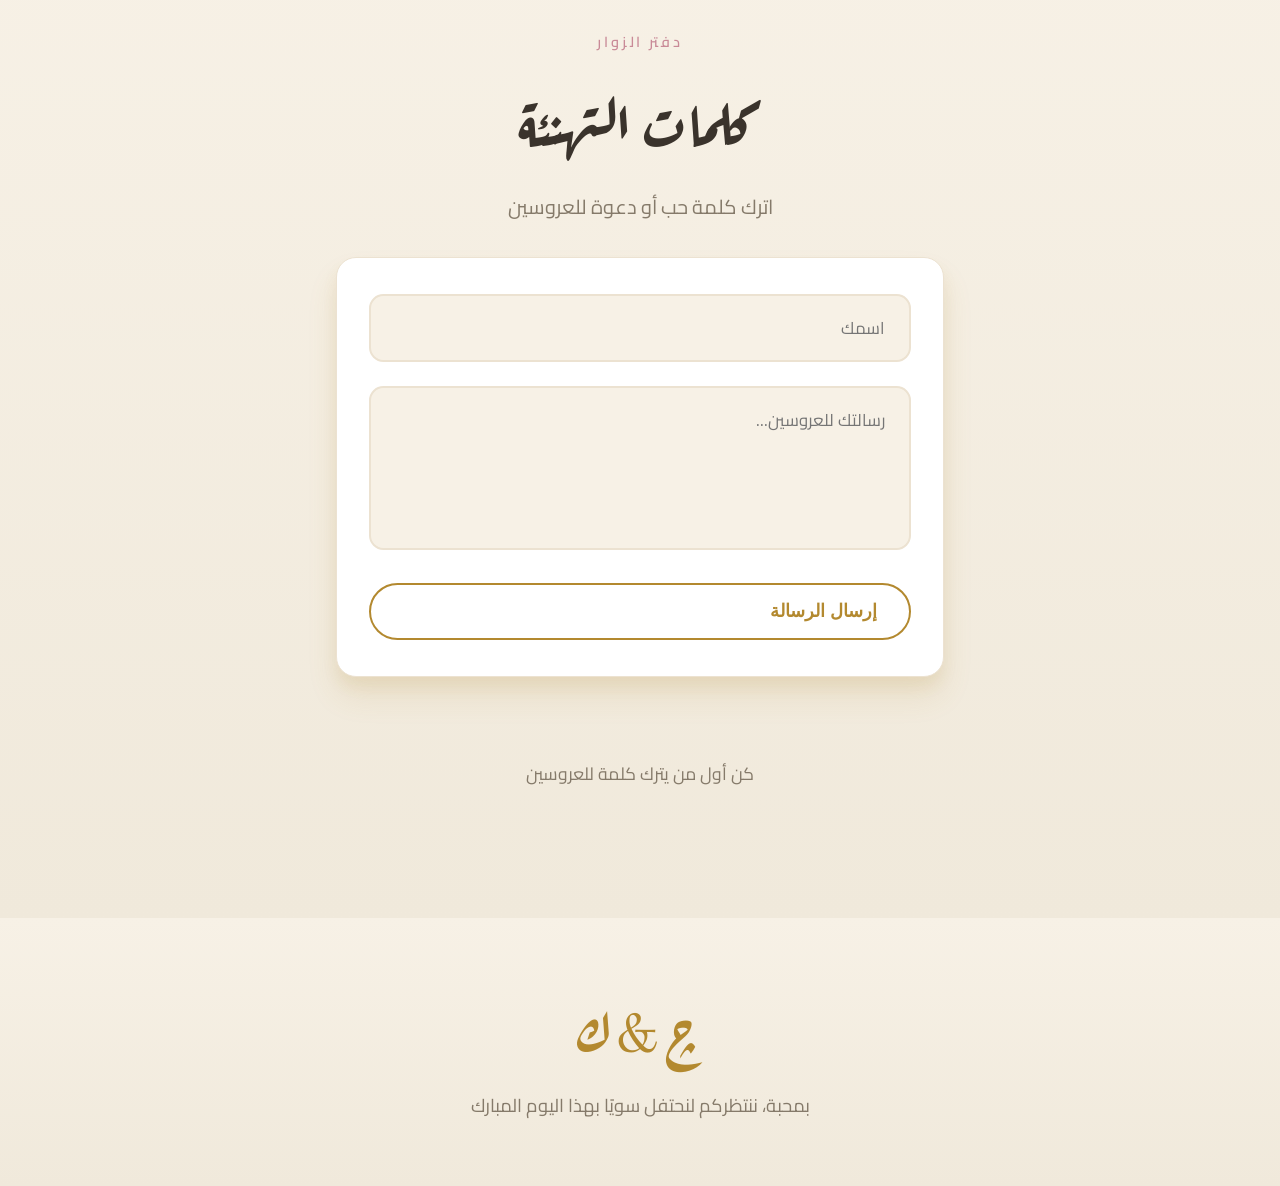
==== commit debbc086: "Revert RSVP and guestbook back to local browser storage (no Jotform)" ====
--- a/index.html
+++ b/index.html
@@ -231,13 +231,25 @@
     <h2 class="title">هل ستكونوا معنا؟</h2>
     <p class="subtitle">من فضلكم أكدوا حضوركم حتى نرحب بكم على أكمل وجه</p>
 
-    <div class="form-card" style="padding:0.5rem;">
-      <iframe
-        src="https://form.jotform.com/262055581247054"
-        title="تأكيد الحضور"
-        style="width:100%; height:640px; border:0; border-radius:0.9rem;"
-        loading="lazy">
-      </iframe>
+    <form class="form-card" id="rsvp-form">
+      <div class="field">
+        <input type="text" id="rsvp-name" placeholder="الاسم بالكامل" required>
+      </div>
+      <div class="rsvp-choice">
+        <button type="button" id="rsvp-yes">نعم، بكل سرور</button>
+        <button type="button" id="rsvp-no">للأسف، لن أستطيع</button>
+      </div>
+      <div class="field" id="rsvp-guests-field" style="display:none;">
+        <label for="rsvp-guests">عدد المرافقين (غيرك)</label>
+        <input type="number" id="rsvp-guests" min="0" max="10" value="0">
+      </div>
+      <button type="submit" class="btn btn-primary" id="rsvp-submit" style="width:100%;" disabled>تأكيد الحضور</button>
+    </form>
+
+    <div class="thanks-card" id="rsvp-thanks" style="display:none;">
+      <div class="check">✓</div>
+      <h3>شكرًا لتأكيد حضوركم!</h3>
+      <p class="subtitle" style="margin-bottom:0;">نتطلع لرؤيتكم في يومنا السعيد</p>
     </div>
   </div>
 </section>
@@ -255,14 +267,17 @@
     <h2 class="title">كلمات التهنئة</h2>
     <p class="subtitle">اترك كلمة حب أو دعوة للعروسين</p>
 
-    <div class="form-card" style="padding:0.5rem;">
-      <iframe
-        src="https://form.jotform.com/262055828446059"
-        title="دفتر الزوار"
-        style="width:100%; height:560px; border:0; border-radius:0.9rem;"
-        loading="lazy">
-      </iframe>
-    </div>
+    <form class="form-card" id="guestbook-form">
+      <div class="field">
+        <input type="text" id="guestbook-name" placeholder="اسمك" required>
+      </div>
+      <div class="field">
+        <textarea id="guestbook-message" rows="4" placeholder="رسالتك للعروسين..." required></textarea>
+      </div>
+      <button type="submit" class="btn btn-outline" style="width:100%;">إرسال الرسالة</button>
+    </form>
+
+    <div class="guest-entries" id="guestbook-list"></div>
   </div>
 </section>
 
